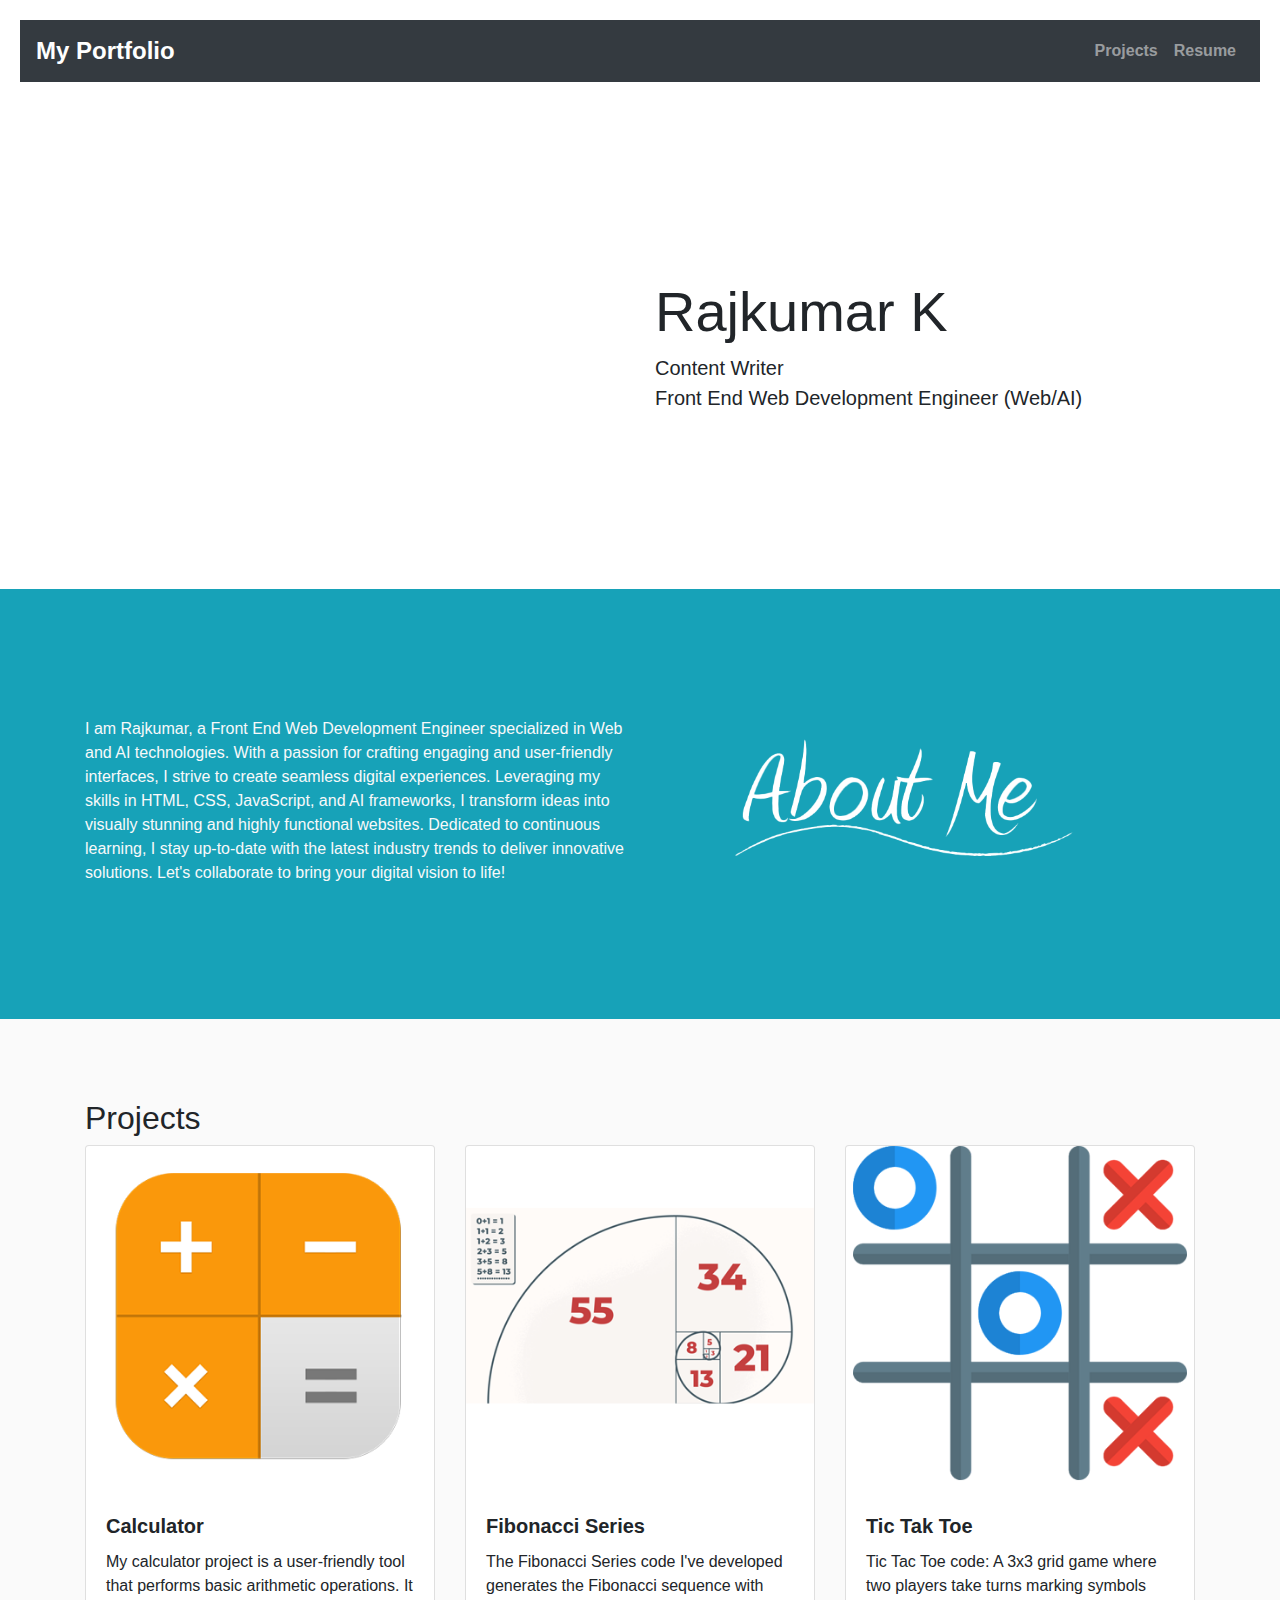
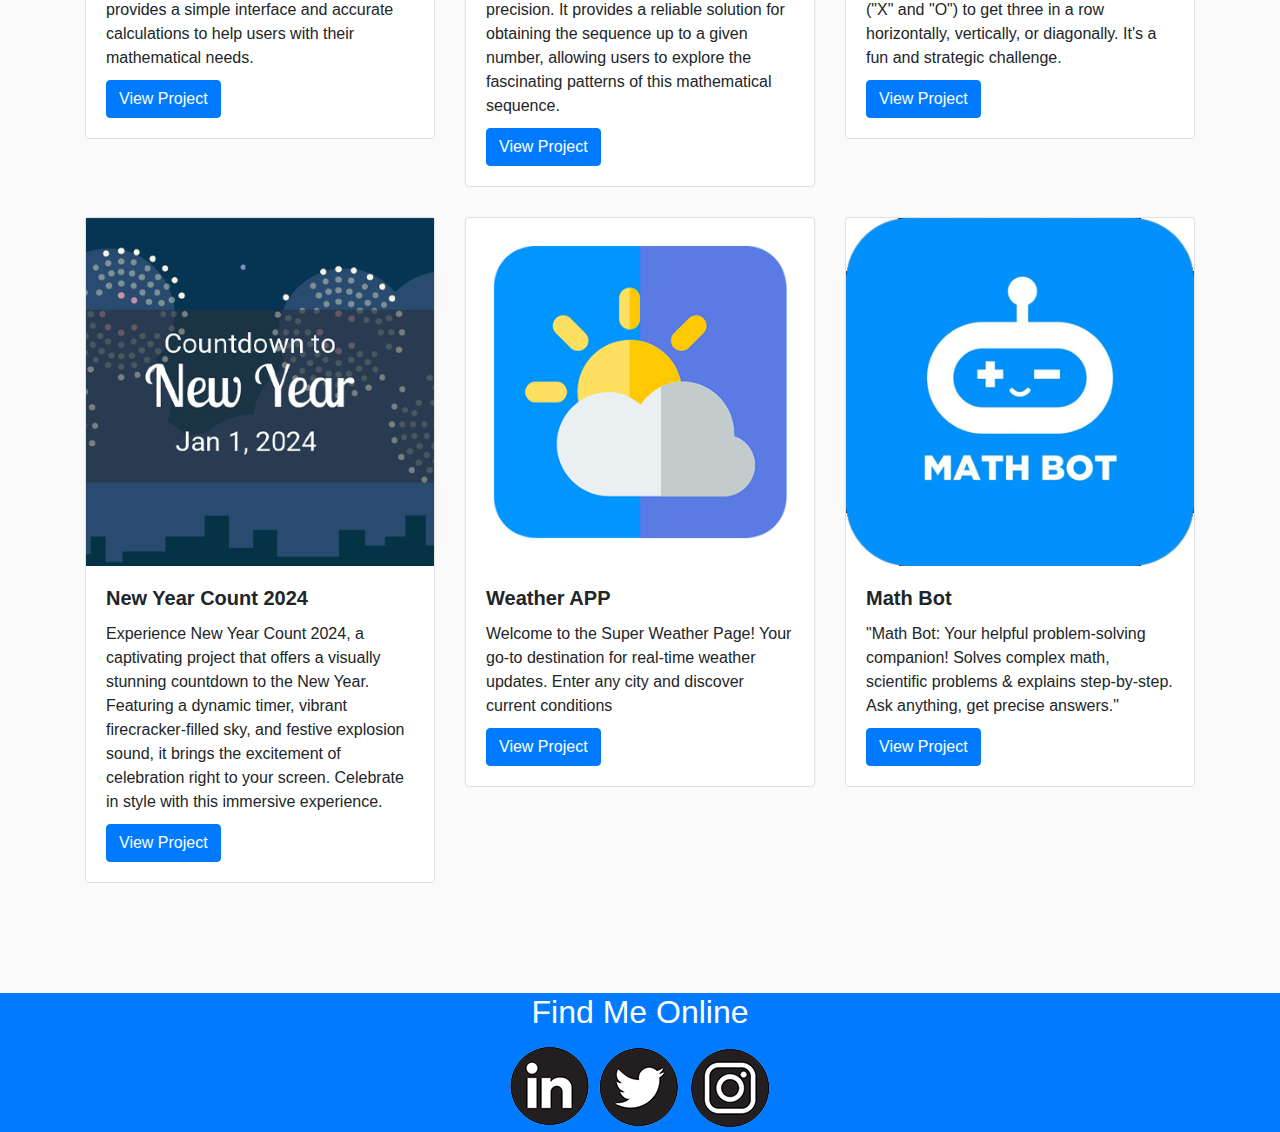
==== index.html @ 5bdf2b78 "create mathbot" ====
<!DOCTYPE html>
<html lang="en">
<head>
  <meta charset="UTF-8">
  <meta name="viewport" content="width=device-width, initial-scale=1.0">
  <title>Rajkumar Portfolio</title>
  <link rel="stylesheet" href="https://stackpath.bootstrapcdn.com/bootstrap/4.5.0/css/bootstrap.min.css">
  <link rel="stylesheet" href="Styles.css"> <!-- Create a separate CSS file for custom styling -->
   <style>
    .navbar-nav .nav-link {
      font-weight: bold;
    }
  </style>
</head>
<body>
  <header>
   <nav class="navbar navbar-expand-lg navbar-dark bg-dark">
    <a class="navbar-brand" href="index.html">My Portfolio</a>
    <button class="navbar-toggler" type="button" data-toggle="collapse" data-target="#navbarNav" aria-controls="navbarNav" aria-expanded="false" aria-label="Toggle navigation">
      <span class="navbar-toggler-icon"></span>
    </button>
    <div class="collapse navbar-collapse" id="navbarNav">
      <ul class="navbar-nav ml-auto">
        <li class="nav-item">
          <a class="nav-link" href="#projects">Projects</a>
        </li>
        <li class="nav-item">
          <a class="nav-link" href="resume.html" >Resume</a>
        </li>
      </ul>
    </div>
  </nav>

  </header>

  <section id="about" class="d-flex align-items-center">
    <div class="container text-center text-md-left" >
      <div class="row">
        <div class="col-md-6">
		<div class="profile">
          <img src="https://media.licdn.com/dms/image/D5603AQGx2suauDVDuw/profile-displayphoto-shrink_800_800/0/1688575009133?e=1694044800&v=beta&t=4VPDQk-44o-vFUko1OzT5sFb5vaBABmYPTg4LI0tR_g" class="img-fluid" alt="Photo">
        </div>
		</div>
		<div class="col-md-6"><br><br><br><br>
          <h1 class="display-4">Rajkumar K </h1>
          <p class="lead"> Content Writer <br> Front End Web Development Engineer (Web/AI)</p>
        </div>
      </div>
    </div>
  </section>
    
	<section id="about" class="bg-info d-flex align-items-center">
    <div class="container text-center text-md-left">
      <div class="row">
		<div class="col-md-6"><br><br>
          <p class="text-light">I am Rajkumar, a Front End Web Development Engineer specialized in Web and AI technologies. With a passion for crafting engaging and user-friendly interfaces, 
		  I strive to create seamless digital experiences. Leveraging my skills in HTML, CSS, JavaScript, and AI frameworks, I transform ideas into visually stunning and highly functional websites.
		  Dedicated to continuous learning, I stay up-to-date with the latest industry trends to deliver innovative solutions. Let's collaborate to bring your digital vision to life!</p>
        </div>
		<div class="col-md-6">
          <img src="About Me.png" class="img-fluid" alt="Photo">
		</div>
      </div>
    </div>
  </section>
		
		</div>
      </div>
    </div>
  </section>

  <section id="projects">
    <div class="container">
      <h2>Projects</h2>
      <div class="row">
        <div class="col-md-4">
          <div class="card">
            <img src="calculator.png" class="card-img-center" alt="Project 1">
            <div class="card-body">
              <h5 class="card-title">Calculator</h5>
              <p class="card-text">My calculator project is a user-friendly tool that performs basic arithmetic operations. It provides a simple interface and accurate calculations to help users with their mathematical needs.</p>
              <a href="/Calculator/Calculator.html" class="btn btn-primary" target="_blank">View Project</a>
            </div>
          </div>
        </div>
        <div class="col-md-4">
          <div class="card">
            <img src="Fibonacci Series.png" class="card-img-center" alt="Project 2">
            <div class="card-body">
              <h5 class="card-title">Fibonacci Series</h5>
              <p class="card-text">The Fibonacci Series code I've developed generates the Fibonacci sequence with precision. It provides a reliable solution for obtaining the sequence up to a given number, allowing users to explore the fascinating patterns of this mathematical sequence.</p>
              <a href="/Fibi/Rajkumar-jstask.html" class="btn btn-primary" target="_blank">View Project</a>
            </div>
          </div>
        </div>
        <div class="col-md-4">
          <div class="card">
            <img src="tic tac toe.png" class="card-img-center" alt="Project 3">
            <div class="card-body">
              <h5 class="card-title">Tic Tak Toe</h5>
              <p class="card-text">Tic Tac Toe code: A 3x3 grid game where two players take turns marking symbols ("X" and "O") to get three in a row horizontally, vertically, or diagonally. It's a fun and strategic challenge.</p>
              <a href="/Tictactoe/tic tac toe.html" class="btn btn-primary" target="_blank">View Project</a>
            </div>
          </div>
        </div>
      </div>
      <div class="row">
        <div class="col-md-4">
          <div class="card">
            <img src="new year.png" class="card-img-center" alt="Project 4">
            <div class="card-body">
              <h5 class="card-title">New Year Count 2024</h5>
              <p class="card-text">Experience New Year Count 2024, a captivating project that offers a visually stunning countdown to the New Year. Featuring a dynamic timer, vibrant firecracker-filled sky, and festive explosion sound, it brings the excitement of celebration right to your screen. Celebrate in style with this immersive experience.</p>
              <a href="/Newyear/newyear.html" class="btn btn-primary" target="_blank">View Project</a>
            </div>
          </div>
        </div>
        <div class="col-md-4">
          <div class="card">
            <img src="weatherpic.png" class="card-img-center" alt="Project 5">
            <div class="card-body">
              <h5 class="card-title">Weather APP</h5>
              <p class="card-text">Welcome to the Super Weather Page! Your go-to destination for real-time weather updates. Enter any city and discover current conditions </p>
              <a href="/weather/weather.html" class="btn btn-primary" target="_blank">View Project</a>
            </div>
          </div>
        </div>
        <div class="col-md-4">
          <div class="card">
            <img src="mathbot.png" class="card-img-center" alt="Project 5">
            <div class="card-body">
              <h5 class="card-title">Math Bot</h5>
              <p class="card-text">"Math Bot: Your helpful problem-solving companion! Solves complex math, scientific problems & explains step-by-step. Ask anything, get precise answers."</p>
              <a href="/Mathbot/index.html" class="btn btn-primary" target="_blank">View Project</a>
            </div>
          </div>
        </div>
    </div>
  </section>
  
      
    


   <section id="social-media" class="bg-primary">
    <div class="container">
	<h2 class="text-white text-center">Find Me Online</h2>
      <div class="social-media-buttons">
        <a href="https://www.linkedin.com/in/rajkumar-k-511899196/" target="_blank"><img src="linkedin logo.png" alt="LinkedIn"></a>
        <a href="https://twitter.com/Tanjiro_Raj" target="_blank"><img src="twitter logo.png" alt="Twitter"></a>
        <a href="https://instagram.com/tamilmixer1?igshid=ZGUzMzM3NWJiOQ==" target="_blank"><img src="insta logo.png" alt="Instagram"></a>
      </div>
    </div>
  </section>

  <script src="https://code.jquery.com/jquery-3.5.1.slim.min.js"></script>
  <script src="https://cdn.jsdelivr.net/npm/@popperjs/core@2.5.4/dist/umd/popper.min.js"></script>
  <script src="https://stackpath.bootstrapcdn.com/bootstrap/4.5.0/js/bootstrap.min.js"></script>
  <script src="script.js"></script> <!-- Add any additional JavaScript functionality in a separate JS file -->
</body>
</html>
---- Styles.css ----
body {
  font-family: Arial, sans-serif;
  margin: 0;
  padding: 0;
}

header {
  padding: 20px;
}

.navbar-brand {
  font-size: 24px;
  font-weight: bold;
}

.profile {
      display: inline-block;
      width: 300px;
      height: 300px;
      border-radius: 50%;
      margin-bottom: 20px;
      position: relative;
      overflow: hidden;
      transition: transform 0.5s;
    }

    .profile img {
      width: 100%;
      height: 100%;
      object-fit: cover;
    }

    .profile:hover {
      transform: scale(1.1);
    }

#hero {
  background-color: #f9f9f9;
  min-height: 100vh;
  padding: 80px 0;
}

#hero h1 {
  font-size: 48px;
}

#about {
  padding: 80px 0;
}

#projects {
  padding: 80px 0;
  background-color: #fafafa;
}

.card {
  margin-bottom: 30px;
}

.card-title {
  font-size: 20px;
  font-weight: bold;
}

.card-text {
  margin-bottom: 10px;
}

.card-img-top {
  height: 200px;
  object-fit: cover;
}

.social-media-buttons {
  margin-top: 10px;
  display: flex;
  justify-content: center;
}

.social-media-buttons a {
  display: inline-flex;
  width: 40px;
  height: 40px;
  margin: 25px; /* Added margin */
  align-items: center;
  justify-content: center;
  background-color: #f8f9fa;
  border-radius: 50%;
  transition: background-color 0.3s ease-in-out;
}
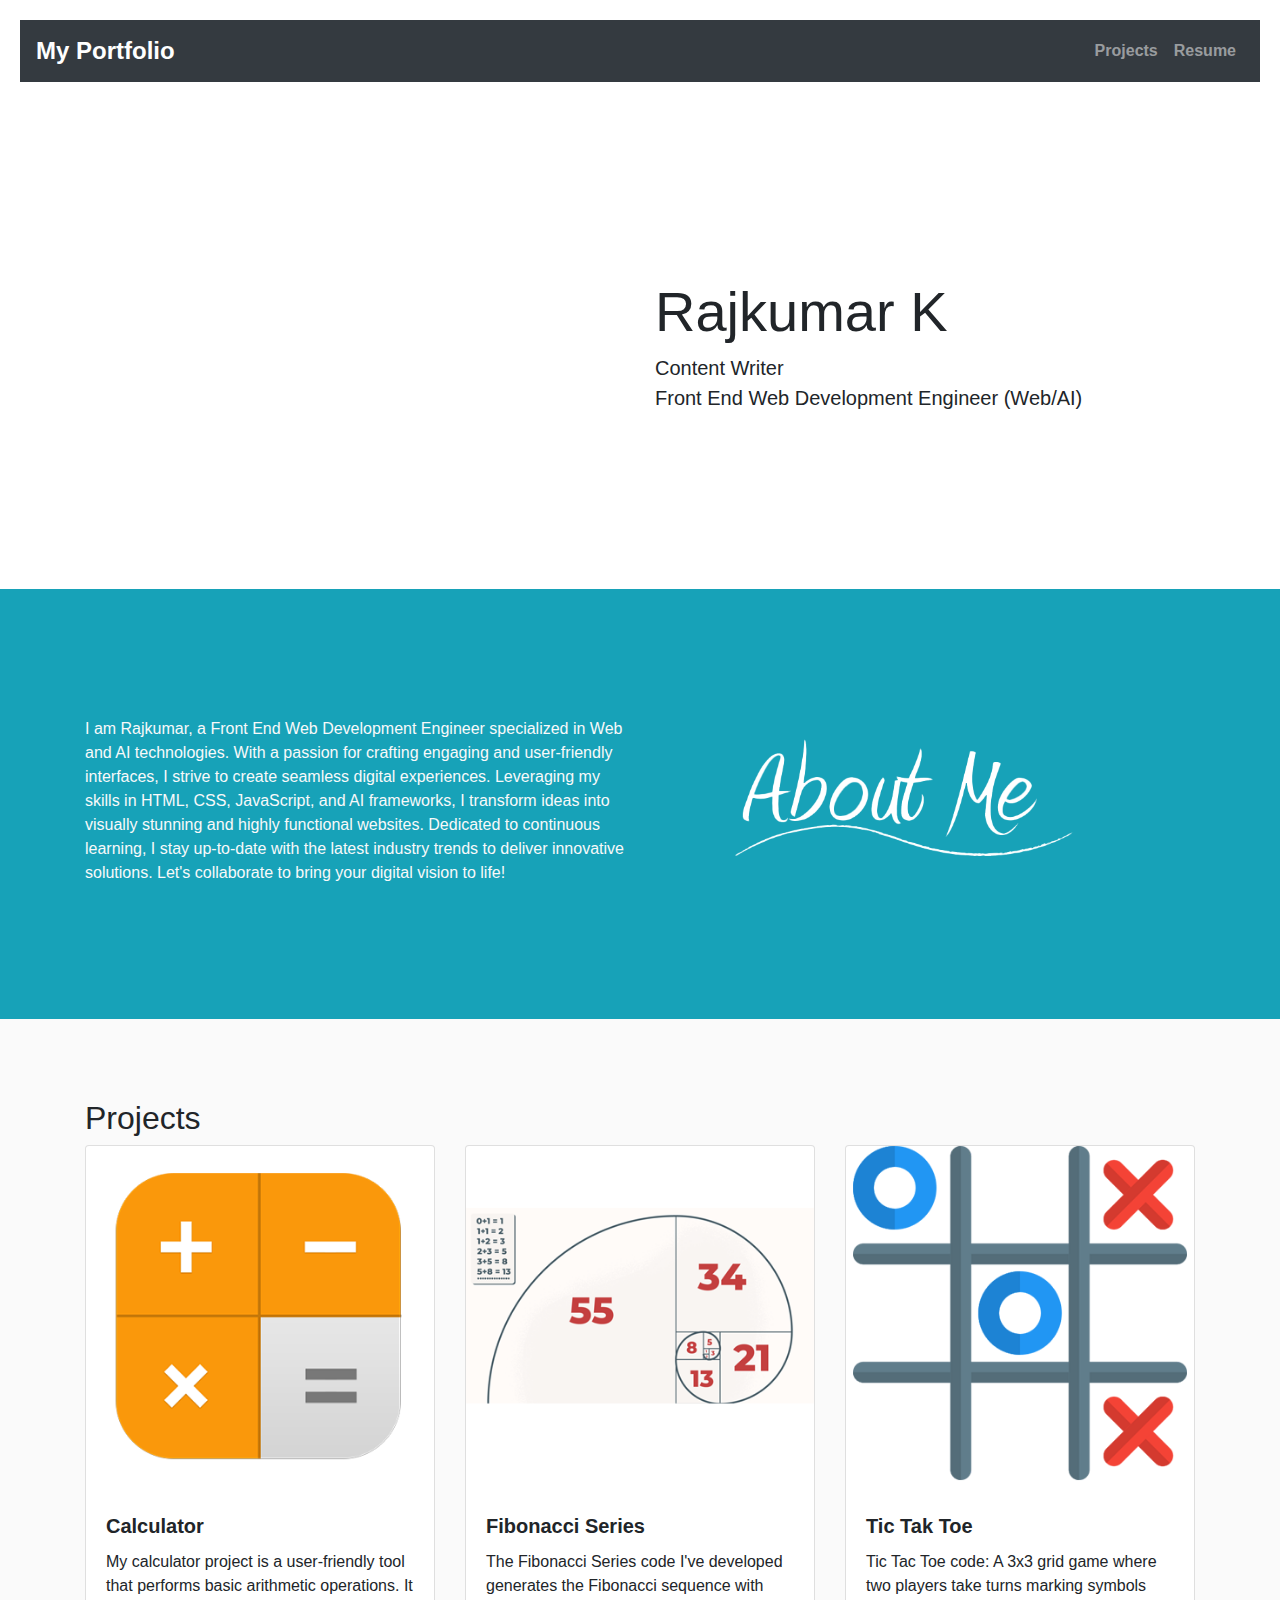
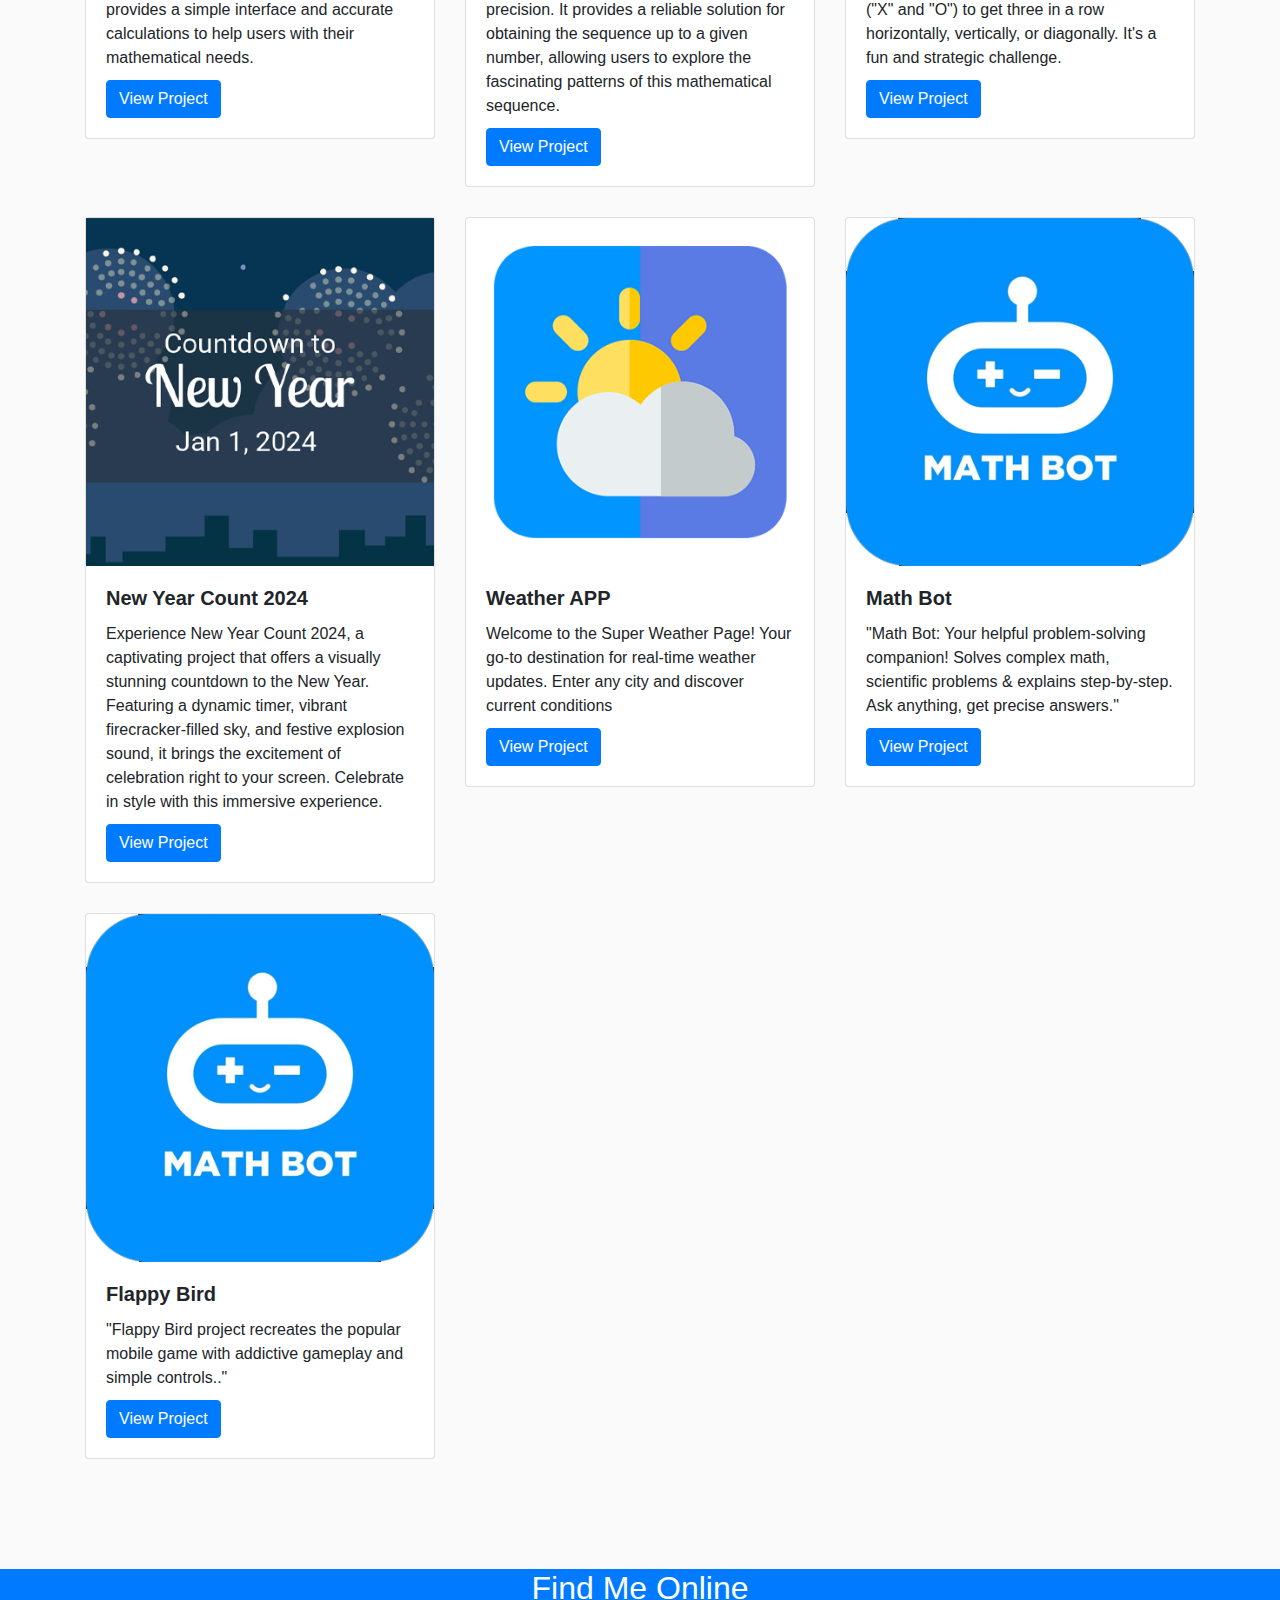
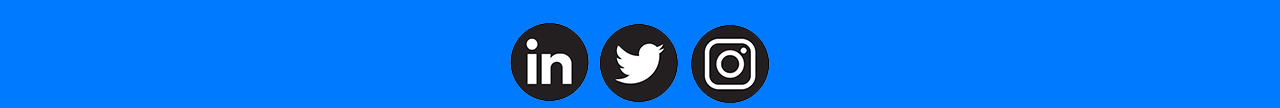
==== commit 1442c56b: "save bird file" ====
--- a/index.html
+++ b/index.html
@@ -131,7 +131,18 @@
             <div class="card-body">
               <h5 class="card-title">Math Bot</h5>
               <p class="card-text">"Math Bot: Your helpful problem-solving companion! Solves complex math, scientific problems & explains step-by-step. Ask anything, get precise answers."</p>
-              <a href="/Mathbot/index.html" class="btn btn-primary" target="_blank">View Project</a>
+              <a href="/mathbot2/index.html"  class="btn btn-primary" target="_blank">View Project</a>
+            </div>
+          </div>
+        </div>
+
+        <div class="col-md-4">
+          <div class="card">
+            <img src="mathbot.png" class="card-img-center" alt="Project 5">
+            <div class="card-body">
+              <h5 class="card-title">Flappy Bird</h5>
+              <p class="card-text">"Flappy Bird project recreates the popular mobile game with addictive gameplay and simple controls.."</p>
+              <a href="/frappy/index.html"  class="btn btn-primary" target="_blank">View Project</a>
             </div>
           </div>
         </div>
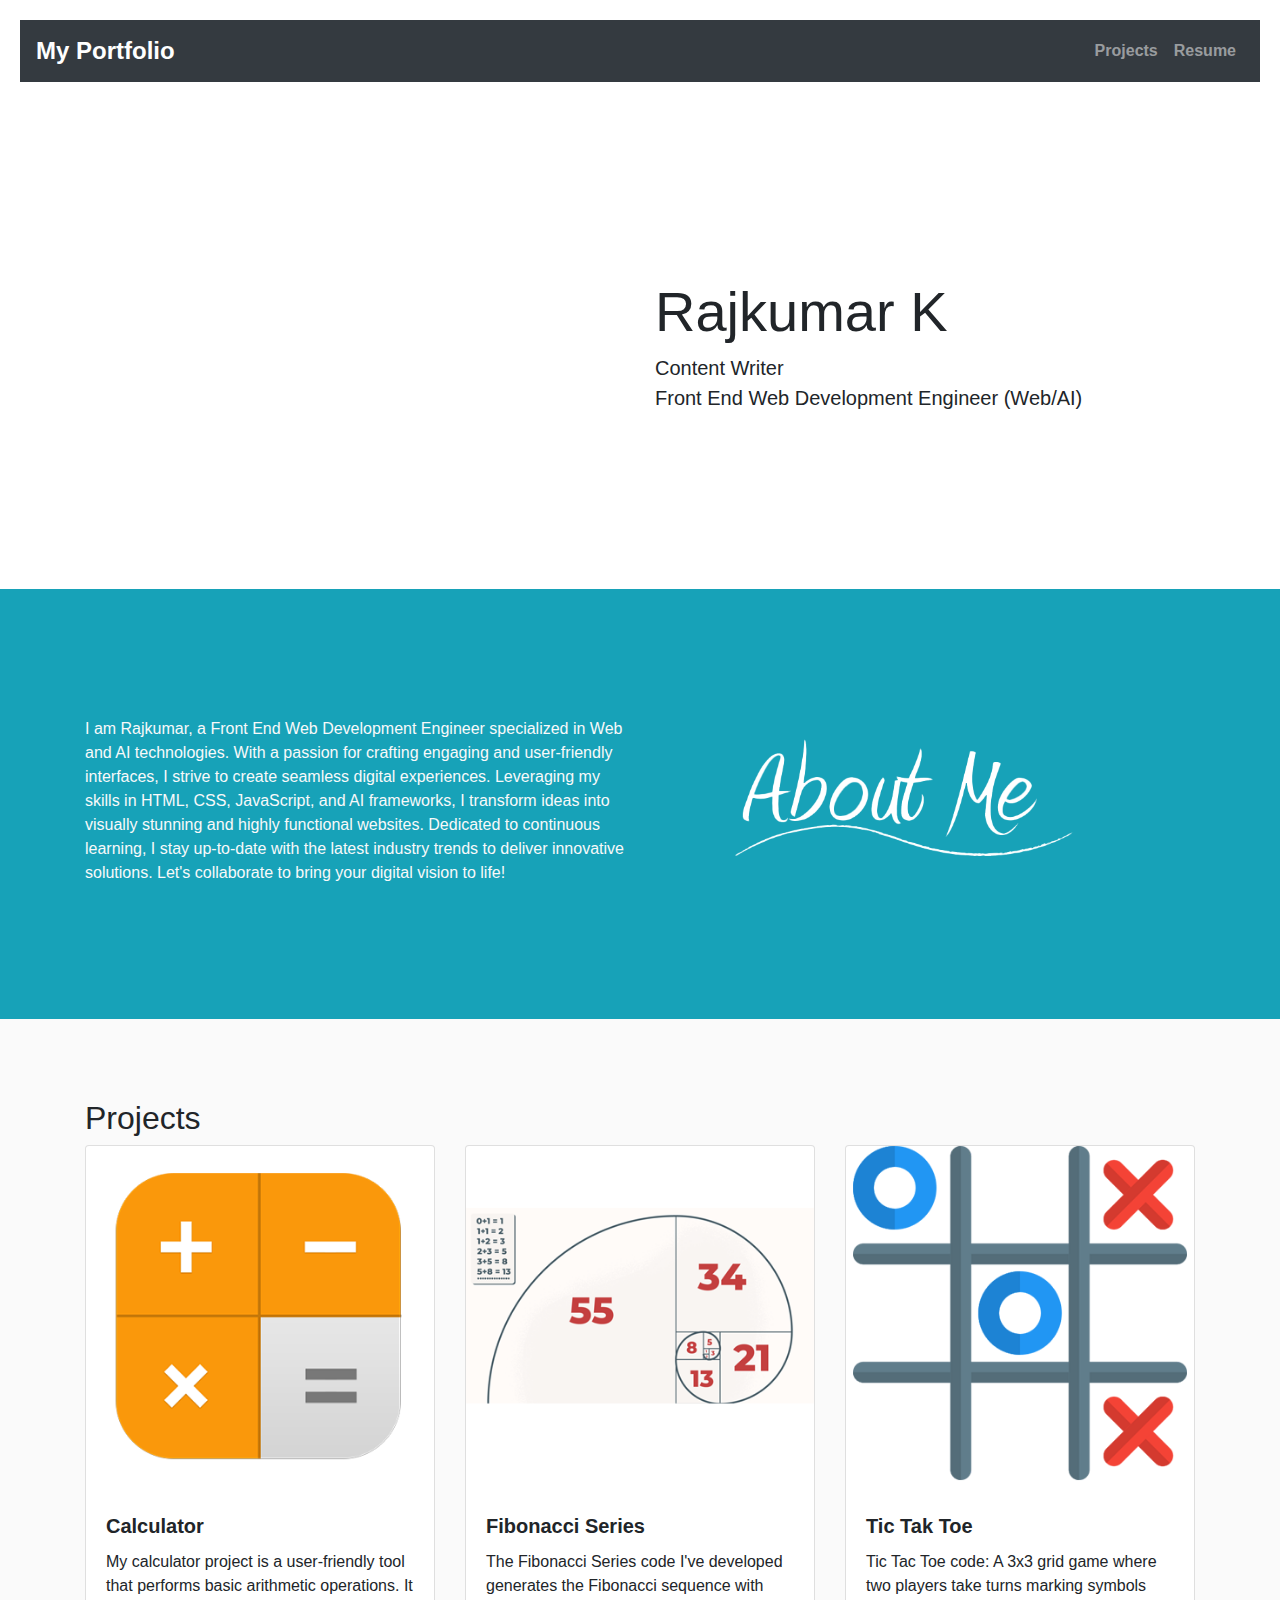
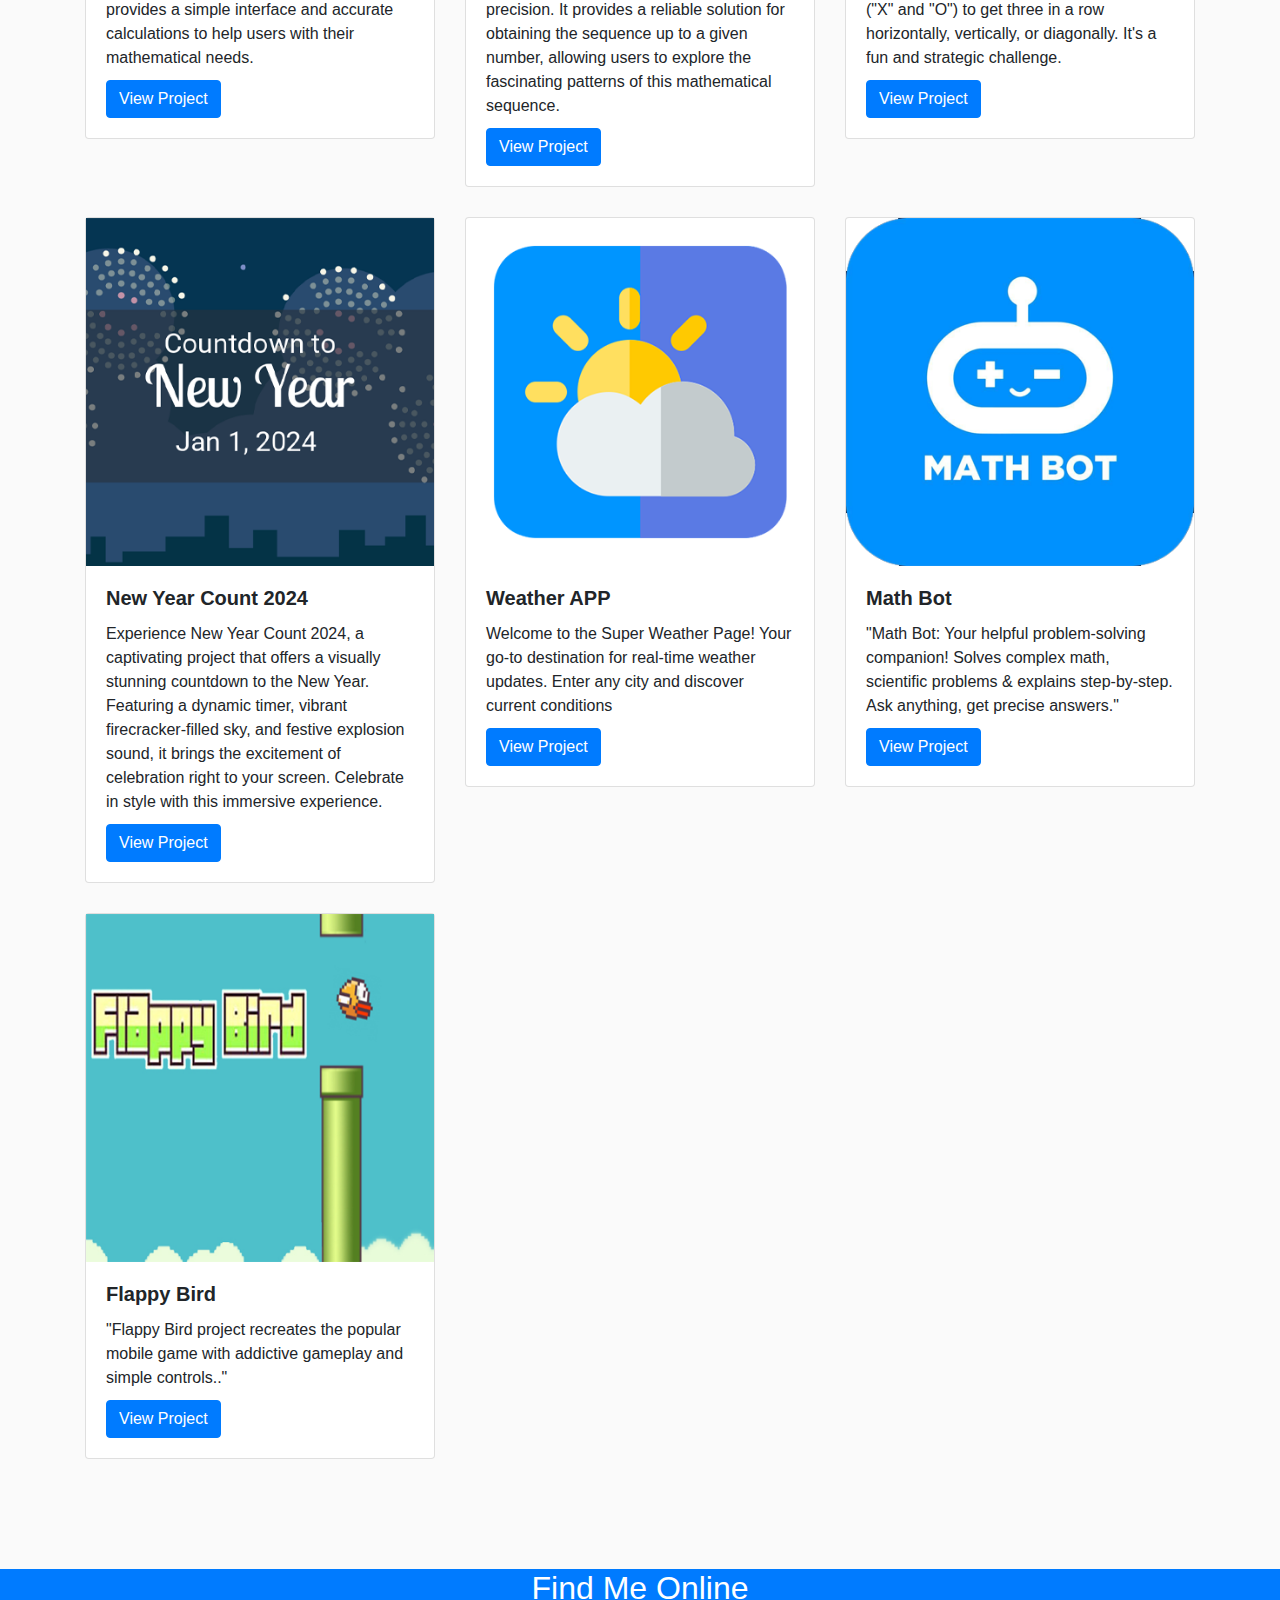
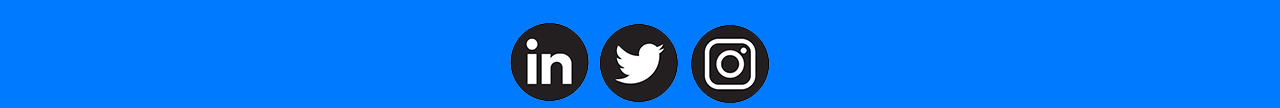
==== commit 22d94743: "foppy bird" ====
--- a/index.html
+++ b/index.html
@@ -138,11 +138,11 @@
 
         <div class="col-md-4">
           <div class="card">
-            <img src="mathbot.png" class="card-img-center" alt="Project 5">
+            <img src="floppy bird.png" class="card-img-center" alt="Project 5">
             <div class="card-body">
               <h5 class="card-title">Flappy Bird</h5>
               <p class="card-text">"Flappy Bird project recreates the popular mobile game with addictive gameplay and simple controls.."</p>
-              <a href="/frappy/index.html"  class="btn btn-primary" target="_blank">View Project</a>
+              <a href="https://flappy1.netlify.app/"  class="btn btn-primary" target="_blank">View Project</a>
             </div>
           </div>
         </div>
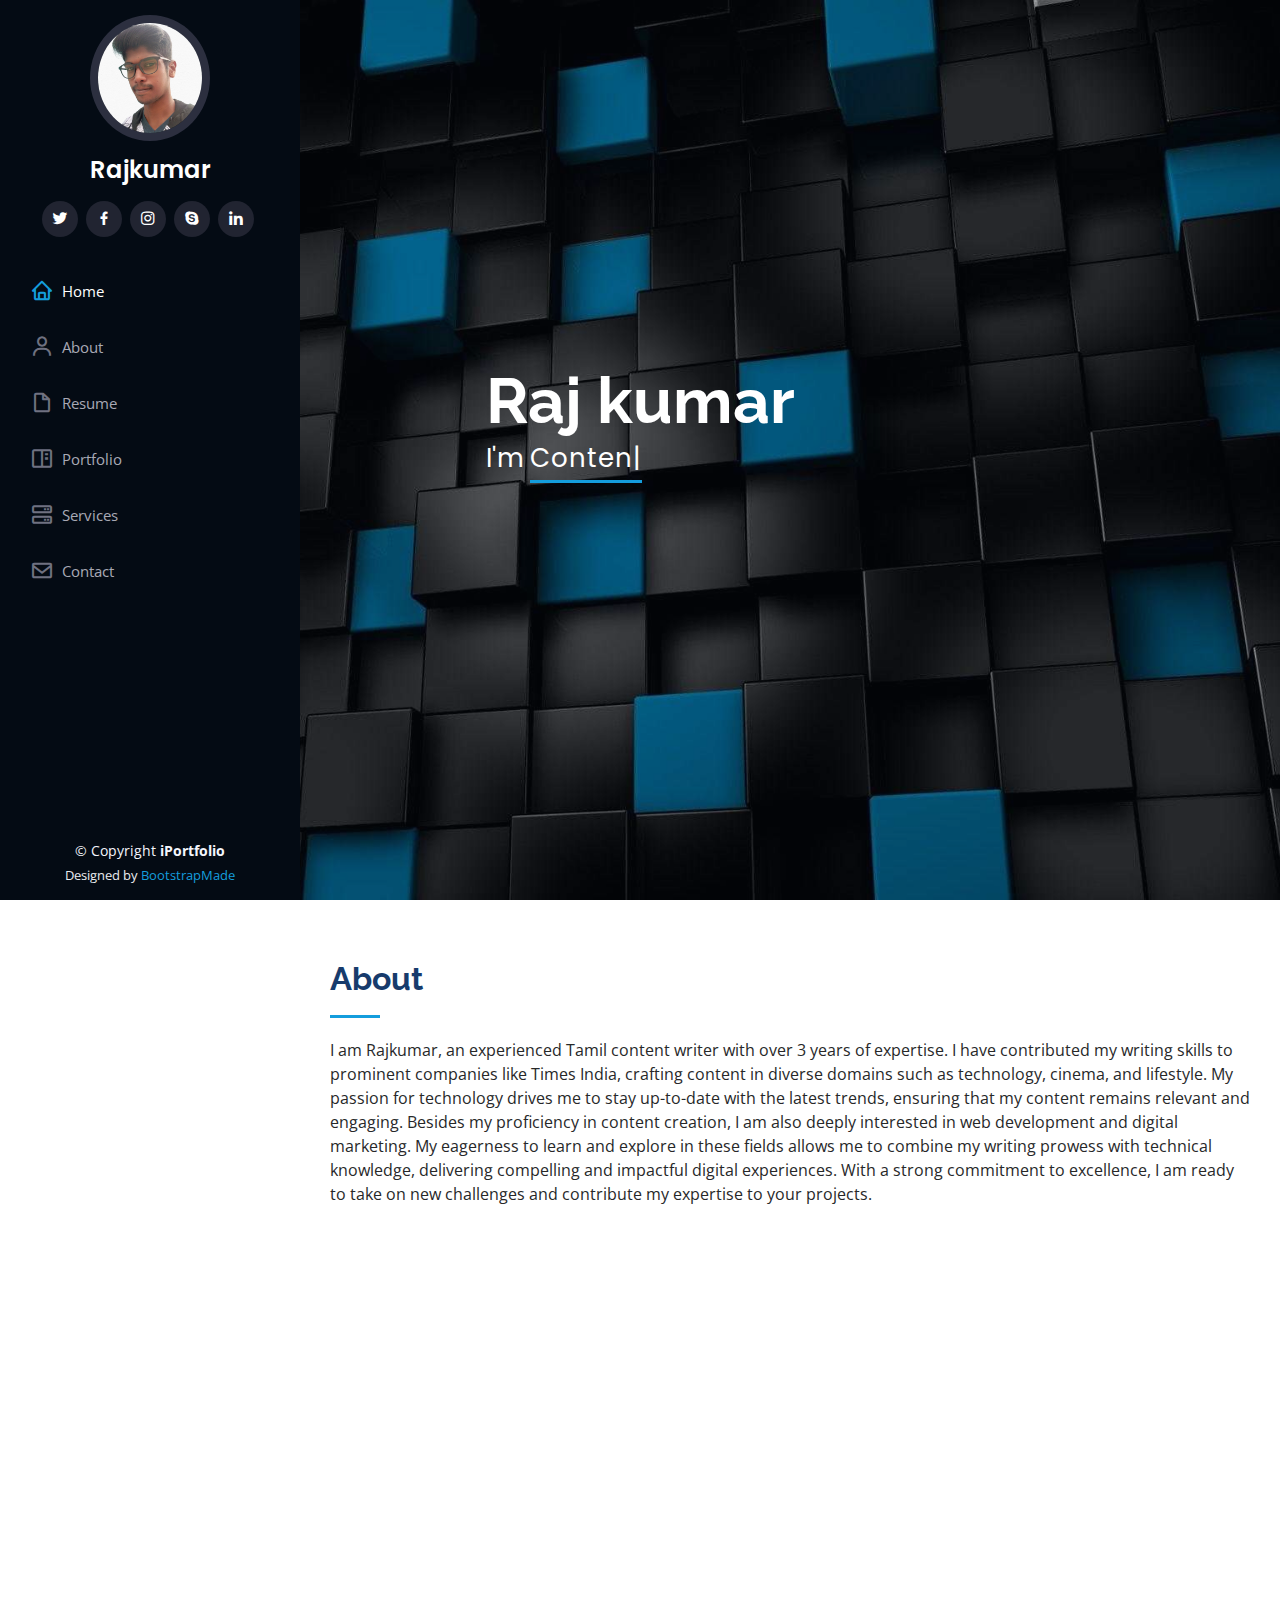
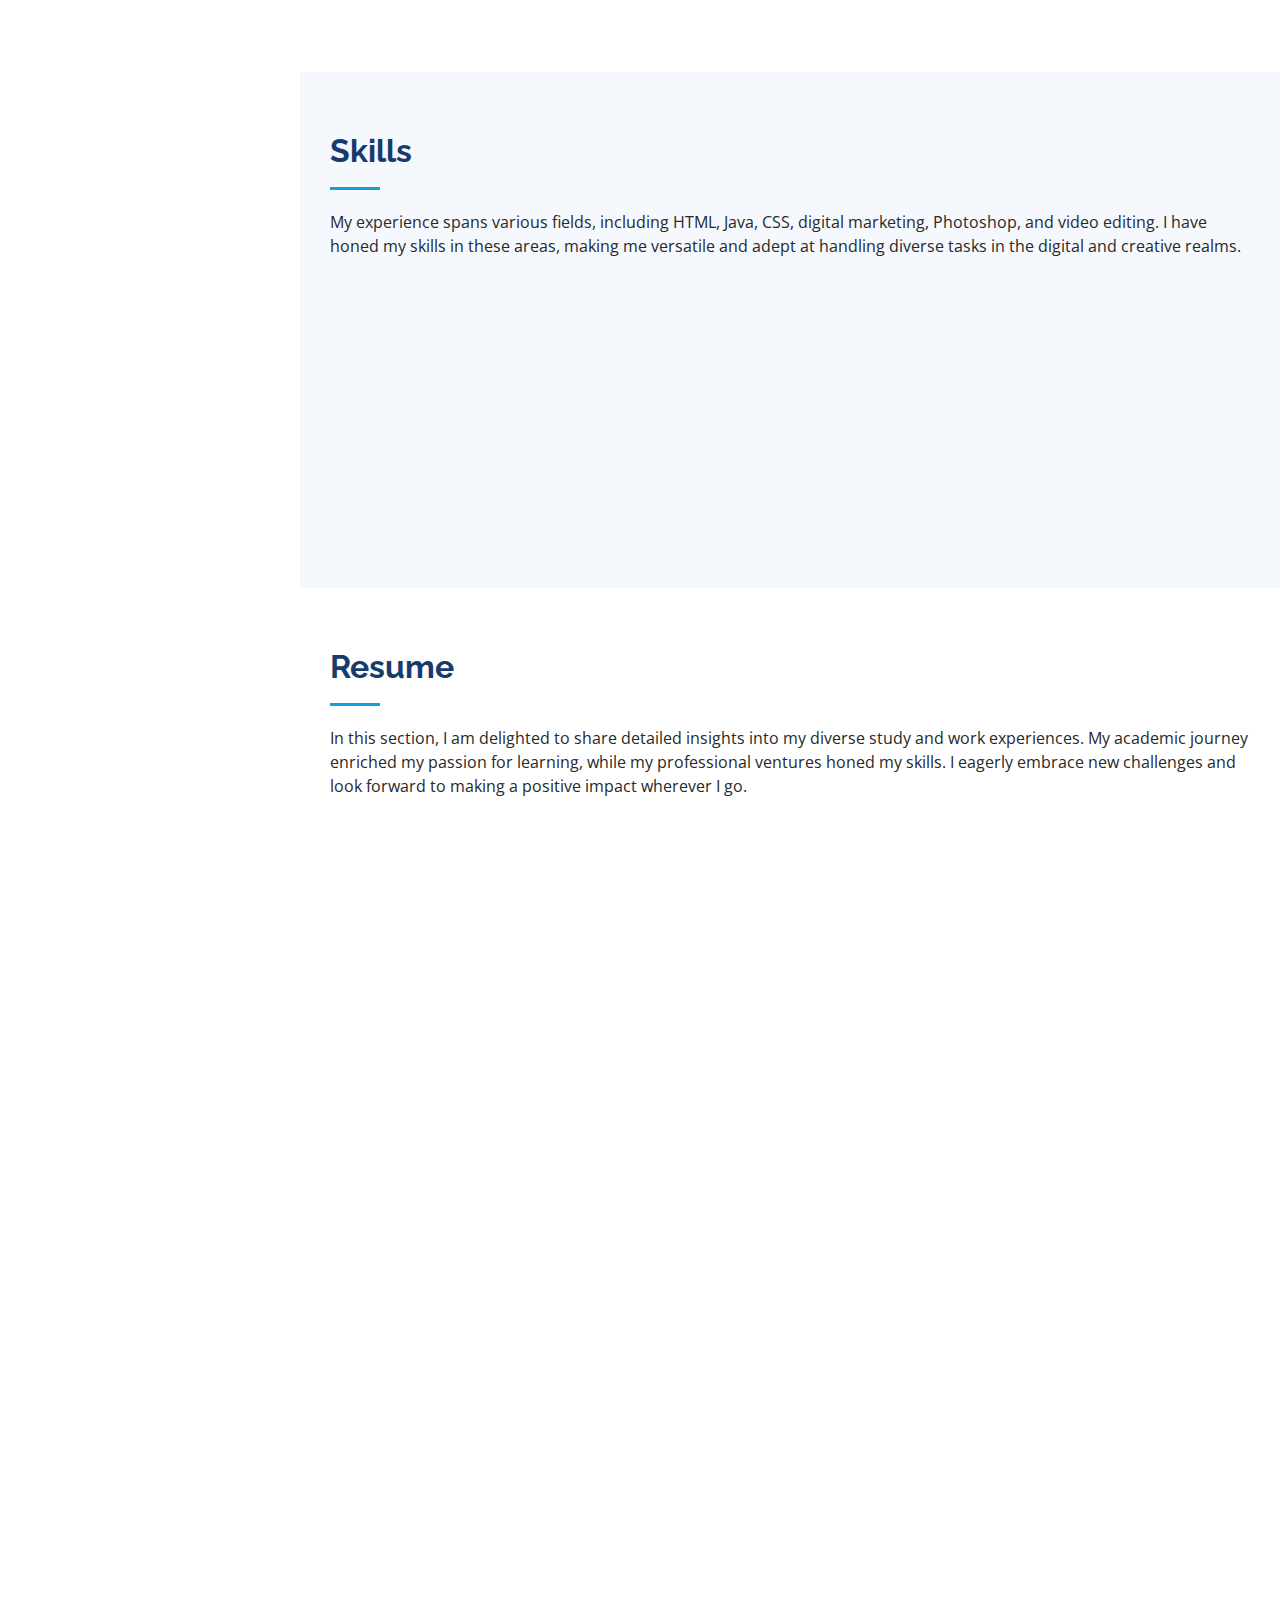
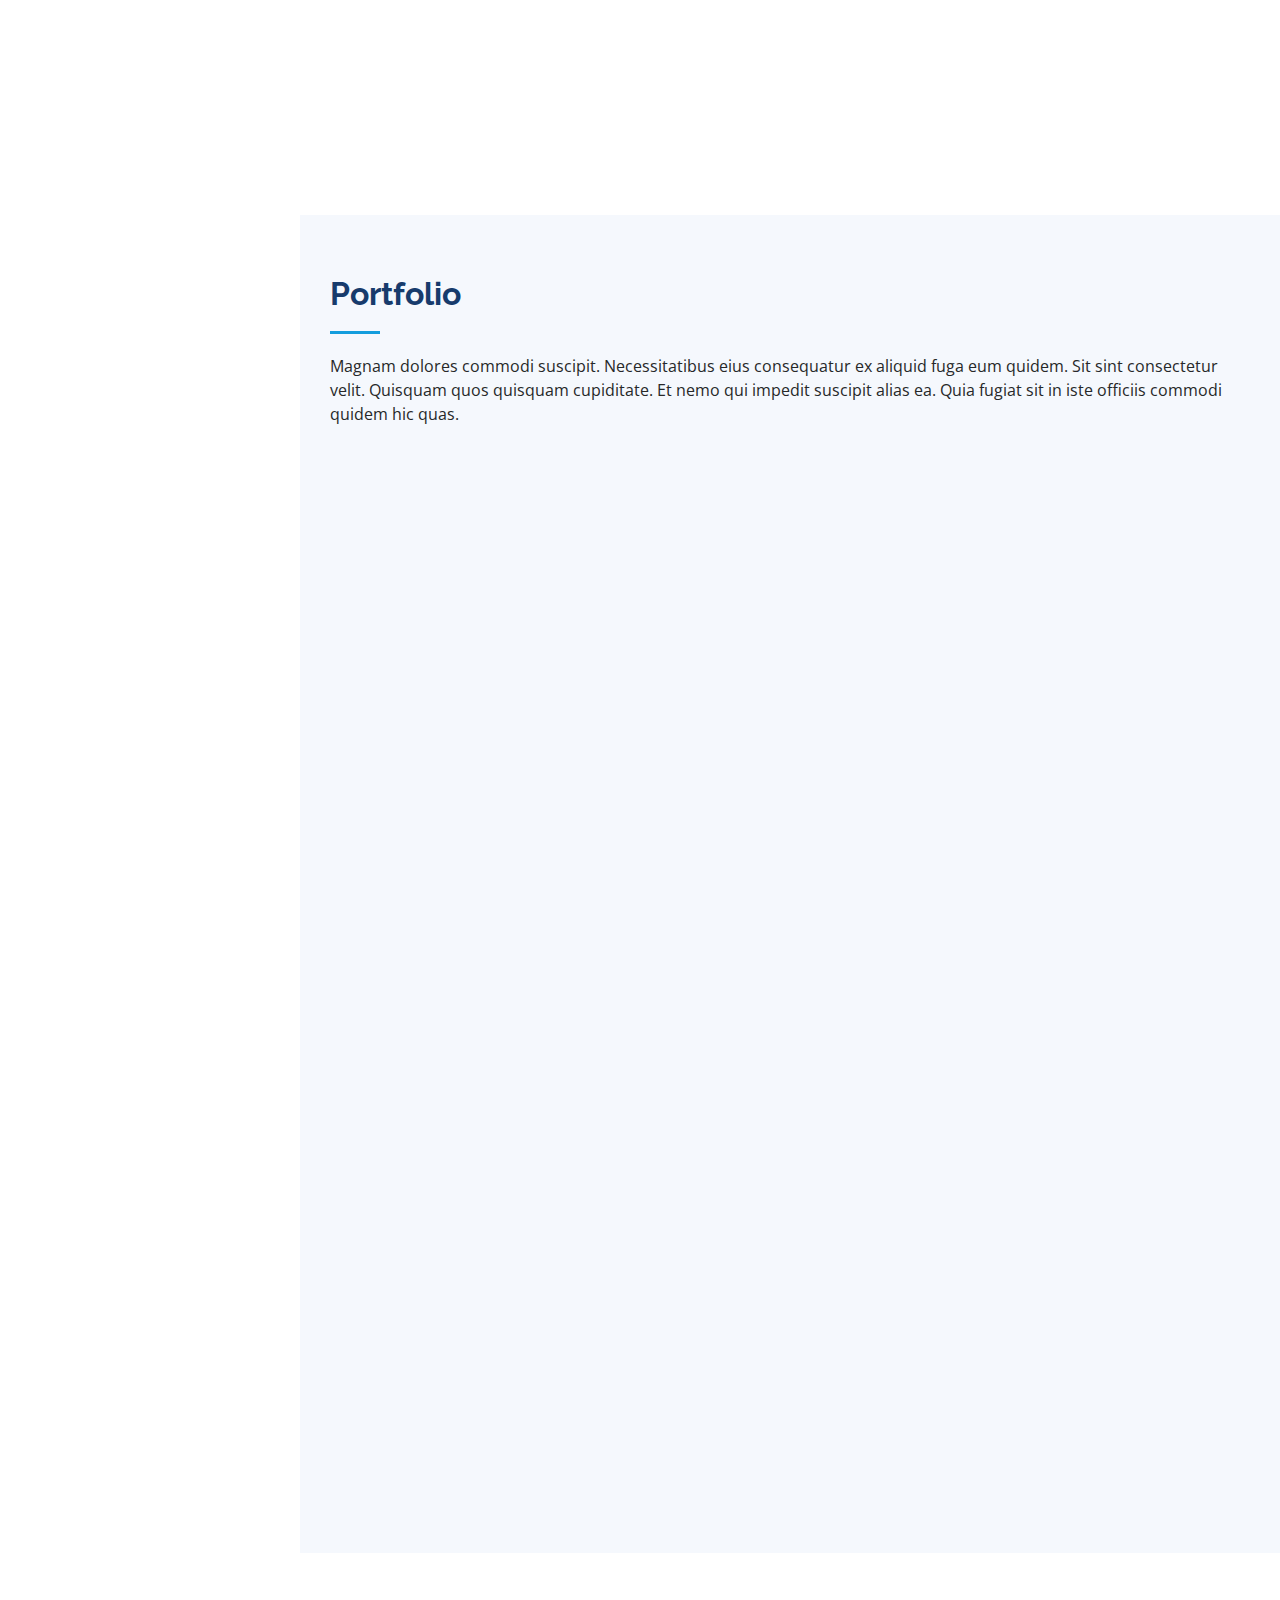
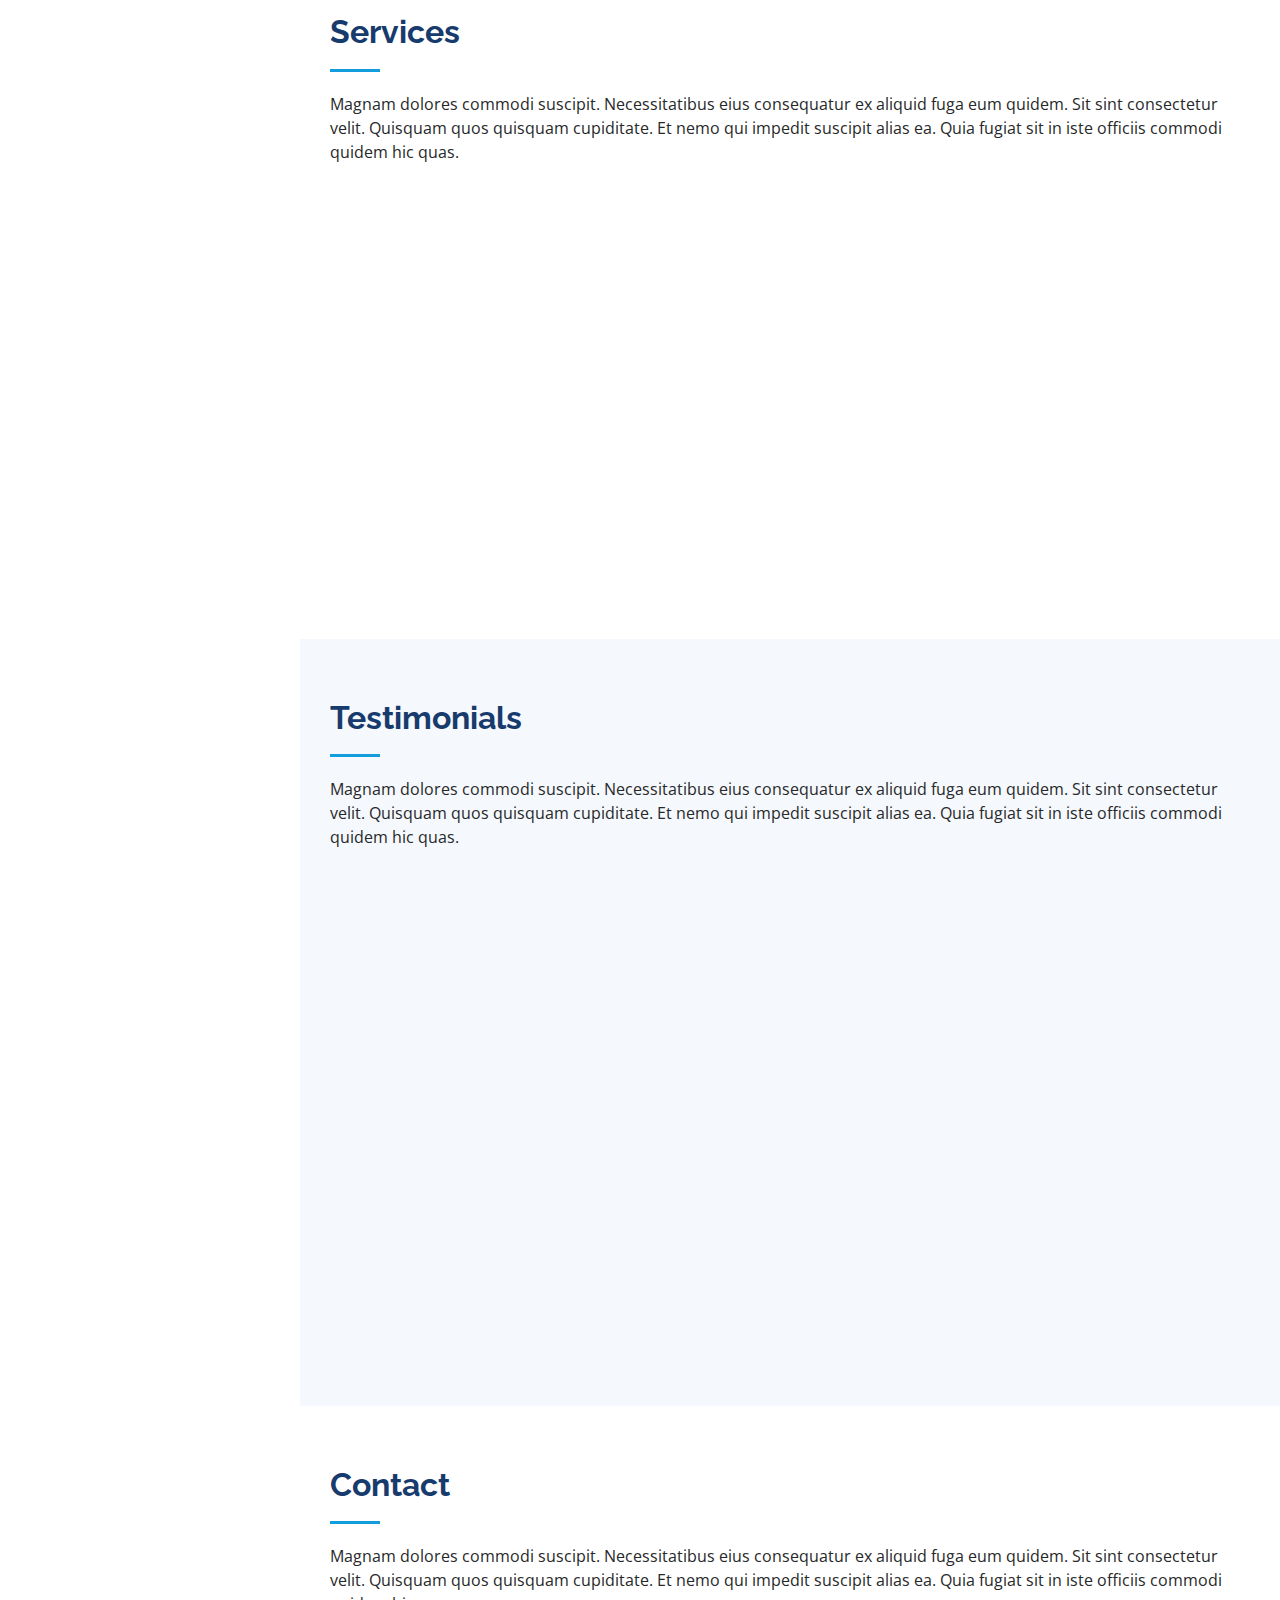
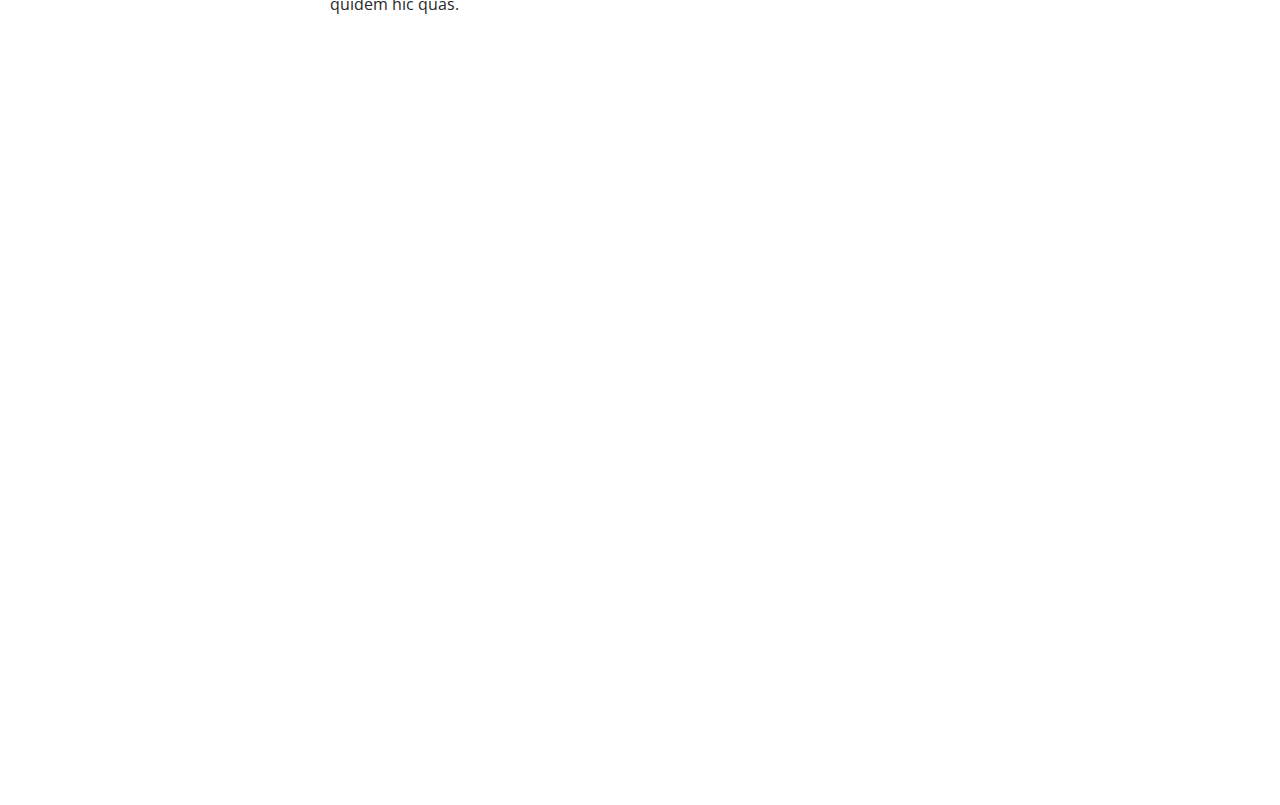
==== commit fb12f931: "add new files" ====
--- a/index.html
+++ b/index.html
@@ -1,172 +1,622 @@
 <!DOCTYPE html>
 <html lang="en">
+
 <head>
-  <meta charset="UTF-8">
-  <meta name="viewport" content="width=device-width, initial-scale=1.0">
+  <meta charset="utf-8">
+  <meta content="width=device-width, initial-scale=1.0" name="viewport">
+
   <title>Rajkumar Portfolio</title>
-  <link rel="stylesheet" href="https://stackpath.bootstrapcdn.com/bootstrap/4.5.0/css/bootstrap.min.css">
-  <link rel="stylesheet" href="Styles.css"> <!-- Create a separate CSS file for custom styling -->
-   <style>
-    .navbar-nav .nav-link {
-      font-weight: bold;
-    }
-  </style>
+  <meta content="" name="description">
+  <meta content="" name="keywords">
+
+  <!-- Favicons -->
+  <link href="assets/img/favicon.png" rel="icon">
+  <link href="assets/img/apple-touch-icon.png" rel="apple-touch-icon">
+
+  <!-- Google Fonts -->
+  <link href="https://fonts.googleapis.com/css?family=Open+Sans:300,300i,400,400i,600,600i,700,700i|Raleway:300,300i,400,400i,500,500i,600,600i,700,700i|Poppins:300,300i,400,400i,500,500i,600,600i,700,700i" rel="stylesheet">
+
+  <!-- Vendor CSS Files -->
+  <link href="assets/vendor/aos/aos.css" rel="stylesheet">
+  <link href="assets/vendor/bootstrap/css/bootstrap.min.css" rel="stylesheet">
+  <link href="assets/vendor/bootstrap-icons/bootstrap-icons.css" rel="stylesheet">
+  <link href="assets/vendor/boxicons/css/boxicons.min.css" rel="stylesheet">
+  <link href="assets/vendor/glightbox/css/glightbox.min.css" rel="stylesheet">
+  <link href="assets/vendor/swiper/swiper-bundle.min.css" rel="stylesheet">
+
+  <!-- Template Main CSS File -->
+  <link href="assets/css/style.css" rel="stylesheet">
+
 </head>
+
 <body>
-  <header>
-   <nav class="navbar navbar-expand-lg navbar-dark bg-dark">
-    <a class="navbar-brand" href="index.html">My Portfolio</a>
-    <button class="navbar-toggler" type="button" data-toggle="collapse" data-target="#navbarNav" aria-controls="navbarNav" aria-expanded="false" aria-label="Toggle navigation">
-      <span class="navbar-toggler-icon"></span>
-    </button>
-    <div class="collapse navbar-collapse" id="navbarNav">
-      <ul class="navbar-nav ml-auto">
-        <li class="nav-item">
-          <a class="nav-link" href="#projects">Projects</a>
-        </li>
-        <li class="nav-item">
-          <a class="nav-link" href="resume.html" >Resume</a>
-        </li>
-      </ul>
+
+  <!-- ======= Mobile nav toggle button ======= -->
+  <i class="bi bi-list mobile-nav-toggle d-xl-none"></i>
+
+  <!-- ======= Header ======= -->
+  <header id="header">
+    <div class="d-flex flex-column">
+
+      <div class="profile">
+        <img src="assets/img/profile-img.jpg" alt="" class="img-fluid rounded-circle">
+        <h1 class="text-light"><a href="index.html">Rajkumar</a></h1>
+        <div class="social-links mt-3 text-center">
+          <a href="#" class="twitter"><i class="bx bxl-twitter"></i></a>
+          <a href="#" class="facebook"><i class="bx bxl-facebook"></i></a>
+          <a href="#" class="instagram"><i class="bx bxl-instagram"></i></a>
+          <a href="#" class="google-plus"><i class="bx bxl-skype"></i></a>
+          <a href="#" class="linkedin"><i class="bx bxl-linkedin"></i></a>
+        </div>
+      </div>
+
+      <nav id="navbar" class="nav-menu navbar">
+        <ul>
+          <li><a href="#hero" class="nav-link scrollto active"><i class="bx bx-home"></i> <span>Home</span></a></li>
+          <li><a href="#about" class="nav-link scrollto"><i class="bx bx-user"></i> <span>About</span></a></li>
+          <li><a href="#resume" class="nav-link scrollto"><i class="bx bx-file-blank"></i> <span>Resume</span></a></li>
+          <li><a href="#portfolio" class="nav-link scrollto"><i class="bx bx-book-content"></i> <span>Portfolio</span></a></li>
+          <li><a href="#services" class="nav-link scrollto"><i class="bx bx-server"></i> <span>Services</span></a></li>
+          <li><a href="#contact" class="nav-link scrollto"><i class="bx bx-envelope"></i> <span>Contact</span></a></li>
+        </ul>
+      </nav><!-- .nav-menu -->
     </div>
-  </nav>
-
-  </header>
-
-  <section id="about" class="d-flex align-items-center">
-    <div class="container text-center text-md-left" >
-      <div class="row">
-        <div class="col-md-6">
-		<div class="profile">
-          <img src="https://media.licdn.com/dms/image/D5603AQGx2suauDVDuw/profile-displayphoto-shrink_800_800/0/1688575009133?e=1694044800&v=beta&t=4VPDQk-44o-vFUko1OzT5sFb5vaBABmYPTg4LI0tR_g" class="img-fluid" alt="Photo">
-        </div>
-		</div>
-		<div class="col-md-6"><br><br><br><br>
-          <h1 class="display-4">Rajkumar K </h1>
-          <p class="lead"> Content Writer <br> Front End Web Development Engineer (Web/AI)</p>
-        </div>
-      </div>
+  </header><!-- End Header -->
+
+  <!-- ======= Hero Section ======= -->
+  <section id="hero" class="d-flex flex-column justify-content-center align-items-center">
+    <div class="hero-container" data-aos="fade-in">
+      <h1>Raj kumar</h1>
+      <p>I'm <span class="typed" data-typed-items="Content Writer, Web Developer, System Engineer, Freelancer, Vlogger"></span></p>
     </div>
-  </section>
+  </section><!-- End Hero -->
+
+  <main id="main">
+
+    <!-- ======= About Section ======= -->
+    <section id="about" class="about">
+      <div class="container">
+
+        <div class="section-title">
+          <h2>About</h2>
+          <p>I am Rajkumar, an experienced Tamil content writer with over 3 years of expertise. I have contributed my writing skills to prominent companies like Times India, crafting content in diverse domains such as technology, cinema, and lifestyle. My passion for technology drives me to stay up-to-date with the latest trends, ensuring that my content remains relevant and engaging. Besides my proficiency in content creation, I am also deeply interested in web development and digital marketing. My eagerness to learn and explore in these fields allows me to combine my writing prowess with technical knowledge, delivering compelling and impactful digital experiences. With a strong commitment to excellence, I am ready to take on new challenges and contribute my expertise to your projects.</p>
+        </div>
+
+        <div class="row">
+          <div class="col-lg-4" data-aos="fade-right">
+            <img src="assets/img/profile-img.jpg" class="img-fluid" alt="">
+          </div>
+          <div class="col-lg-8 pt-4 pt-lg-0 content" data-aos="fade-left">
+            <h3>Tamil Content Writer &amp; Web Developer.</h3>
+            <p class="fst-italic">
+              Personal details
+            </p>
+            <div class="row">
+              <div class="col-lg-6">
+                <ul>
+                  <li><i class="bi bi-chevron-right"></i> <strong>Birthday:</strong> <span>01 Oct 1996</span></li>
+                  <li><i class="bi bi-chevron-right"></i> <strong>Blog:</strong> <span>https://rkrajkumar.home.blog/</span></li>
+                  <li><i class="bi bi-chevron-right"></i> <strong>Phone:</strong> <span>+91 7200266088</span></li>
+                  <li><i class="bi bi-chevron-right"></i> <strong>City:</strong> <span>Thiruvarur, Tamilnadu</span></li>
+                </ul>
+              </div>
+              <div class="col-lg-6">
+                <ul>
+                  <li><i class="bi bi-chevron-right"></i> <strong>Age:</strong> <span>26</span></li>
+                  <li><i class="bi bi-chevron-right"></i> <strong>Degree:</strong> <span>B.sc (information Technology)</span></li>
+                  <li><i class="bi bi-chevron-right"></i> <strong>Email:</strong> <span>vkrajkumar1996@gmail.com</span></li>
+                  <li><i class="bi bi-chevron-right"></i> <strong>Freelance:</strong> <span>Available</span></li>
+                </ul>
+              </div>
+            </div>
+            <p>
+              I have provided all the necessary personal information that the company needs to know about me. I certify that all of this information is true. Feel free to contact me via social media, email, or mobile regarding any work-related matters.
+            </p>
+          </div>
+        </div>
+
+      </div>
+    </section><!-- End About Section -->
+
     
-	<section id="about" class="bg-info d-flex align-items-center">
-    <div class="container text-center text-md-left">
-      <div class="row">
-		<div class="col-md-6"><br><br>
-          <p class="text-light">I am Rajkumar, a Front End Web Development Engineer specialized in Web and AI technologies. With a passion for crafting engaging and user-friendly interfaces, 
-		  I strive to create seamless digital experiences. Leveraging my skills in HTML, CSS, JavaScript, and AI frameworks, I transform ideas into visually stunning and highly functional websites.
-		  Dedicated to continuous learning, I stay up-to-date with the latest industry trends to deliver innovative solutions. Let's collaborate to bring your digital vision to life!</p>
-        </div>
-		<div class="col-md-6">
-          <img src="About Me.png" class="img-fluid" alt="Photo">
-		</div>
+    
+
+    <!-- ======= Skills Section ======= -->
+    <section id="skills" class="skills section-bg">
+      <div class="container">
+
+        <div class="section-title">
+          <h2>Skills</h2>
+          <p>My experience spans various fields, including HTML, Java, CSS, digital marketing, Photoshop, and video editing. I have honed my skills in these areas, making me versatile and adept at handling diverse tasks in the digital and creative realms.</p>
+        </div>
+
+        <div class="row skills-content">
+
+          <div class="col-lg-6" data-aos="fade-up">
+
+            <div class="progress">
+              <span class="skill">HTML <i class="val">80%</i></span>
+              <div class="progress-bar-wrap">
+                <div class="progress-bar" role="progressbar" aria-valuenow="80" aria-valuemin="0" aria-valuemax="100"></div>
+              </div>
+            </div>
+
+            <div class="progress">
+              <span class="skill">CSS <i class="val">60%</i></span>
+              <div class="progress-bar-wrap">
+                <div class="progress-bar" role="progressbar" aria-valuenow="60" aria-valuemin="0" aria-valuemax="100"></div>
+              </div>
+            </div>
+
+            <div class="progress">
+              <span class="skill">WordPress/CMS <i class="val">75%</i></span>
+              <div class="progress-bar-wrap">
+                <div class="progress-bar" role="progressbar" aria-valuenow="75" aria-valuemin="0" aria-valuemax="100"></div>
+              </div>
+            </div>
+
+            <div class="progress">
+              <span class="skill">Digital Marketing <i class="val">60%</i></span>
+              <div class="progress-bar-wrap">
+                <div class="progress-bar" role="progressbar" aria-valuenow="60" aria-valuemin="0" aria-valuemax="100"></div>
+              </div>
+            </div>
+          </div>
+
+          <div class="col-lg-6" data-aos="fade-up" data-aos-delay="100">
+
+            <div class="progress">
+              <span class="skill">Computer Hardware <i class="val">80%</i></span>
+              <div class="progress-bar-wrap">
+                <div class="progress-bar" role="progressbar" aria-valuenow="80" aria-valuemin="0" aria-valuemax="100"></div>
+              </div>
+            </div>
+
+            <div class="progress">
+              <span class="skill">Content Writing <i class="val">80%</i></span>
+              <div class="progress-bar-wrap">
+                <div class="progress-bar" role="progressbar" aria-valuenow="80" aria-valuemin="0" aria-valuemax="100"></div>
+              </div>
+            </div>
+
+            <div class="progress">
+              <span class="skill">Photoshop <i class="val">55%</i></span>
+              <div class="progress-bar-wrap">
+                <div class="progress-bar" role="progressbar" aria-valuenow="55" aria-valuemin="0" aria-valuemax="100"></div>
+              </div>
+            </div>
+
+            <div class="progress">
+              <span class="skill">Video Editing <i class="val">80%</i></span>
+              <div class="progress-bar-wrap">
+                <div class="progress-bar" role="progressbar" aria-valuenow="80" aria-valuemin="0" aria-valuemax="100"></div>
+              </div>
+            </div>
+
+          </div>
+
+        </div>
+
+      </div>
+    </section><!-- End Skills Section -->
+
+    <!-- ======= Resume Section ======= -->
+    <section id="resume" class="resume">
+      <div class="container">
+
+        <div class="section-title">
+          <h2>Resume</h2>
+          <p>In this section, I am delighted to share detailed insights into my diverse study and work experiences. My academic journey enriched my passion for learning, while my professional ventures honed my skills. I eagerly embrace new challenges and look forward to making a positive impact wherever I go.</p>
+        </div>
+
+        <div class="row">
+          <div class="col-lg-6" data-aos="fade-up">
+            <h3 class="resume-title">Summary</h3>
+            <div class="resume-item pb-0">
+              <h4>Rajkumar</h4>
+              <p><em>I have been actively involved in the content writing industry for three years, and I have gained valuable experience in digital marketing over the past six months. In addition to these roles, I am dedicated to staying abreast of the latest developments in technical matters, ensuring I remain up-to-date with the ever-evolving landscape of the industry.</em></p>
+              <ul>
+                <li>8/Madha Kovil St, Mannargudi, Tamilnadu, India</li>
+                <li>+91 7200266088</li>
+                <li>vkrajkumar1996@gmail.com</li>
+              </ul>
+            </div>
+
+            <h3 class="resume-title">Education</h3>
+            <div class="resume-item">
+              <h4>Bachelor of Science (information Technology)</h4>
+              <h5>2014 - 2017</h5>
+              <p><em>Annai vailankanni Arts and Science College, Thanjavur (Bharathidasan University)</em></p>
+              <p>In 2017, I completed my first degree, which covered essential topics like Java, C++, and HTML. These subjects were part of the comprehensive syllabus that equipped me with valuable programming skills and web development knowledge.</p>
+            </div>
+            <div class="resume-item">
+              <h4>Computer Hardware & Networking</h4>
+              <h5>2016 (6 Months)</h5>
+              <p><em>Bharathidasan University</em></p>
+              <p>In 2016, I completed Computer Hardware and Networking, Which covered Computer all Hardware Software and Networking</p>
+            </div>
+          </div>
+          <div class="col-lg-6" data-aos="fade-up" data-aos-delay="100">
+            <h3 class="resume-title">Professional Experience</h3>
+            <div class="resume-item">
+              <h4>Vishnu Photography</h4>
+              <h5>Position: Video Editor</h5>
+              <h5> Duration: 2018 - (6 Months)</h5>
+              <p><em>Chennai - Tamilnadu </em></p>
+            </div>
+            <div class="resume-item">
+              <h4>Gen Edge Digital Marketing</h4>
+              <h5>Position: Digital Marketing Executive</h5>
+              <h5> Duration: 2018 - 2019</h5>
+              <p><em>Chennai - Tamilnadu </em></p>
+            </div>
+             <div class="resume-item">
+              <h4>Samayam.com (Times India)</h4>
+              <h5>Position: Content Writer</h5>
+              <h5> Duration: 2019 - 2022</h5>
+              <p><em>Chennai - Tamilnadu </em></p>
+            </div>
+            <div class="resume-item">
+              <h4>Cinereporters.com</h4>
+              <h5>Position: Content Writer</h5>
+              <h5> Duration: 2023</h5>
+              <p><em>Chennai - Tamilnadu </em></p>
+            </div>
+          </div>
+        </div>
+
+      </div>
+    </section><!-- End Resume Section -->
+
+    <!-- ======= Portfolio Section ======= -->
+    <section id="portfolio" class="portfolio section-bg">
+      <div class="container">
+
+        <div class="section-title">
+          <h2>Portfolio</h2>
+          <p>Magnam dolores commodi suscipit. Necessitatibus eius consequatur ex aliquid fuga eum quidem. Sit sint consectetur velit. Quisquam quos quisquam cupiditate. Et nemo qui impedit suscipit alias ea. Quia fugiat sit in iste officiis commodi quidem hic quas.</p>
+        </div>
+
+        <div class="row" data-aos="fade-up">
+          <div class="col-lg-12 d-flex justify-content-center">
+            <ul id="portfolio-flters">
+              <li data-filter="*" class="filter-active">All</li>
+              <li data-filter=".filter-web">Web</li>
+              <li data-filter=".filter-card">Content</li>
+            </ul>
+          </div>
+        </div>
+
+        <div class="row portfolio-container" data-aos="fade-up" data-aos-delay="100">
+
+          <div class="col-lg-4 col-md-6 portfolio-item filter-web">
+            <div class="portfolio-wrap">
+              <img src="/Calculator/calculator.png" class="img-fluid" alt="">
+              <div class="portfolio-links">
+                <a href="/Calculator/calculator.png" data-gallery="portfolioGallery" class="portfolio-lightbox" title="Calculator"><i class="bx bx-plus"></i></a>
+                <a href="/Calculator/Calculator.html" title="More Details"><i class="bx bx-link"></i></a>
+              </div>
+            </div>
+          </div>
+
+          <div class="col-lg-4 col-md-6 portfolio-item filter-web">
+            <div class="portfolio-wrap">
+              <img src="/Fibi/Fibonacci Series.png" class="img-fluid" alt="">
+              <div class="portfolio-links">
+                <a href="/Fibi/Fibonacci Series.png" data-gallery="portfolioGallery" class="portfolio-lightbox" title="Fibonacci"><i class="bx bx-plus"></i></a>
+                <a href="/Fibi/Rajkumar-jstask.html" title="More Details"><i class="bx bx-link"></i></a>
+              </div>
+            </div>
+          </div>
+
+          <div class="col-lg-4 col-md-6 portfolio-item filter-web">
+            <div class="portfolio-wrap">
+              <img src="/floppy bird.png" class="img-fluid" alt="">
+              <div class="portfolio-links">
+                <a href="/floppy bird.png" data-gallery="portfolioGallery" class="portfolio-lightbox" title="Floppy Bird"><i class="bx bx-plus"></i></a>
+                <a href="https://flappy1.netlify.app" title="More Details"><i class="bx bx-link"></i></a>
+              </div>
+            </div>
+          </div>
+
+          <div class="col-lg-4 col-md-6 portfolio-item filter-web">
+            <div class="portfolio-wrap">
+              <img src="/mathbot2/mathbot.png" class="img-fluid" alt="">
+              <div class="portfolio-links">
+                <a href="/mathbot2/mathbot.png" data-gallery="portfolioGallery" class="portfolio-lightbox" title="Mathbot"><i class="bx bx-plus"></i></a>
+                <a href="/mathbot2/index.html" title="More Details"><i class="bx bx-link"></i></a>
+              </div>
+            </div>
+          </div>
+
+          <div class="col-lg-4 col-md-6 portfolio-item filter-web">
+            <div class="portfolio-wrap">
+              <img src="/Tictactoe/tic tac toe.png" class="img-fluid" alt="">
+              <div class="portfolio-links">
+                <a href="/Tictactoe/tic tac toe.png" data-gallery="portfolioGallery" class="portfolio-lightbox" title="Tic Tac Toe"><i class="bx bx-plus"></i></a>
+                <a href="/Tictactoe/tic tac toe.html" title="More Details"><i class="bx bx-link"></i></a>
+              </div>
+            </div>
+          </div>
+
+          <div class="col-lg-4 col-md-6 portfolio-item filter-web">
+            <div class="portfolio-wrap">
+              <img src="/Newyear/new year.png" class="img-fluid" alt="">
+              <div class="portfolio-links">
+                <a href="/Newyear/new year.png" data-gallery="portfolioGallery" class="portfolio-lightbox" title="App 3"><i class="bx bx-plus"></i></a>
+                <a href="/Newyear/newyear.html" title="More Details"><i class="bx bx-link"></i></a>
+              </div>
+            </div>
+          </div>
+
+          <div class="col-lg-4 col-md-6 portfolio-item filter-card">
+            <div class="portfolio-wrap">
+              <img src="/weather/weatherpic.png" class="img-fluid" alt="">
+              <div class="portfolio-links">
+                <a href="/weather/weatherpic.png" data-gallery="portfolioGallery" class="portfolio-lightbox" title="Card 1"><i class="bx bx-plus"></i></a>
+                <a href="/weather/weather.html" title="More Details"><i class="bx bx-link"></i></a>
+              </div>
+            </div>
+          </div>
+
+          <div class="col-lg-4 col-md-6 portfolio-item filter-card">
+            <div class="portfolio-wrap">
+              <img src="/samayam content.jpg" class="img-fluid" alt="">
+              <div class="portfolio-links">
+                <a href="/samayam content.jpg" data-gallery="portfolioGallery" class="portfolio-lightbox" title="Card 3"><i class="bx bx-plus"></i></a>
+                <a href="/content writing 2021.xlsx" title="More Details"><i class="bx bx-link"></i></a>
+              </div>
+            </div>
+          </div>
+
+          <div class="col-lg-4 col-md-6 portfolio-item filter-card">
+            <div class="portfolio-wrap">
+              <img src="/cinereporters.jpg" class="img-fluid" alt="">
+              <div class="portfolio-links">
+                <a href="/cinereporters.jpg" data-gallery="portfolioGallery" class="portfolio-lightbox" title="Web 3"><i class="bx bx-plus"></i></a>
+                <a href="https://cinereporters.com/author/rajkumar/" title="More Details"><i class="bx bx-link"></i></a>
+              </div>
+            </div>
+          </div>
+
+        </div>
+
+      </div>
+    </section><!-- End Portfolio Section -->
+
+    <!-- ======= Services Section ======= -->
+    <section id="services" class="services">
+      <div class="container">
+
+        <div class="section-title">
+          <h2>Services</h2>
+          <p>Magnam dolores commodi suscipit. Necessitatibus eius consequatur ex aliquid fuga eum quidem. Sit sint consectetur velit. Quisquam quos quisquam cupiditate. Et nemo qui impedit suscipit alias ea. Quia fugiat sit in iste officiis commodi quidem hic quas.</p>
+        </div>
+
+        <div class="row">
+          <div class="col-lg-4 col-md-6 icon-box" data-aos="fade-up">
+            <div class="icon"><i class="bi bi-briefcase"></i></div>
+            <h4 class="title"><a href="">Lorem Ipsum</a></h4>
+            <p class="description">Voluptatum deleniti atque corrupti quos dolores et quas molestias excepturi sint occaecati cupiditate non provident</p>
+          </div>
+          <div class="col-lg-4 col-md-6 icon-box" data-aos="fade-up" data-aos-delay="100">
+            <div class="icon"><i class="bi bi-card-checklist"></i></div>
+            <h4 class="title"><a href="">Dolor Sitema</a></h4>
+            <p class="description">Minim veniam, quis nostrud exercitation ullamco laboris nisi ut aliquip ex ea commodo consequat tarad limino ata</p>
+          </div>
+          <div class="col-lg-4 col-md-6 icon-box" data-aos="fade-up" data-aos-delay="200">
+            <div class="icon"><i class="bi bi-bar-chart"></i></div>
+            <h4 class="title"><a href="">Sed ut perspiciatis</a></h4>
+            <p class="description">Duis aute irure dolor in reprehenderit in voluptate velit esse cillum dolore eu fugiat nulla pariatur</p>
+          </div>
+          <div class="col-lg-4 col-md-6 icon-box" data-aos="fade-up" data-aos-delay="300">
+            <div class="icon"><i class="bi bi-binoculars"></i></div>
+            <h4 class="title"><a href="">Magni Dolores</a></h4>
+            <p class="description">Excepteur sint occaecat cupidatat non proident, sunt in culpa qui officia deserunt mollit anim id est laborum</p>
+          </div>
+          <div class="col-lg-4 col-md-6 icon-box" data-aos="fade-up" data-aos-delay="400">
+            <div class="icon"><i class="bi bi-brightness-high"></i></div>
+            <h4 class="title"><a href="">Nemo Enim</a></h4>
+            <p class="description">At vero eos et accusamus et iusto odio dignissimos ducimus qui blanditiis praesentium voluptatum deleniti atque</p>
+          </div>
+          <div class="col-lg-4 col-md-6 icon-box" data-aos="fade-up" data-aos-delay="500">
+            <div class="icon"><i class="bi bi-calendar4-week"></i></div>
+            <h4 class="title"><a href="">Eiusmod Tempor</a></h4>
+            <p class="description">Et harum quidem rerum facilis est et expedita distinctio. Nam libero tempore, cum soluta nobis est eligendi</p>
+          </div>
+        </div>
+
+      </div>
+    </section><!-- End Services Section -->
+
+    <!-- ======= Testimonials Section ======= -->
+    <section id="testimonials" class="testimonials section-bg">
+      <div class="container">
+
+        <div class="section-title">
+          <h2>Testimonials</h2>
+          <p>Magnam dolores commodi suscipit. Necessitatibus eius consequatur ex aliquid fuga eum quidem. Sit sint consectetur velit. Quisquam quos quisquam cupiditate. Et nemo qui impedit suscipit alias ea. Quia fugiat sit in iste officiis commodi quidem hic quas.</p>
+        </div>
+
+        <div class="testimonials-slider swiper" data-aos="fade-up" data-aos-delay="100">
+          <div class="swiper-wrapper">
+
+            <div class="swiper-slide">
+              <div class="testimonial-item" data-aos="fade-up">
+                <p>
+                  <i class="bx bxs-quote-alt-left quote-icon-left"></i>
+                  Proin iaculis purus consequat sem cure digni ssim donec porttitora entum suscipit rhoncus. Accusantium quam, ultricies eget id, aliquam eget nibh et. Maecen aliquam, risus at semper.
+                  <i class="bx bxs-quote-alt-right quote-icon-right"></i>
+                </p>
+                <img src="assets/img/testimonials/testimonials-1.jpg" class="testimonial-img" alt="">
+                <h3>Saul Goodman</h3>
+                <h4>Ceo &amp; Founder</h4>
+              </div>
+            </div><!-- End testimonial item -->
+
+            <div class="swiper-slide">
+              <div class="testimonial-item" data-aos="fade-up" data-aos-delay="100">
+                <p>
+                  <i class="bx bxs-quote-alt-left quote-icon-left"></i>
+                  Export tempor illum tamen malis malis eram quae irure esse labore quem cillum quid cillum eram malis quorum velit fore eram velit sunt aliqua noster fugiat irure amet legam anim culpa.
+                  <i class="bx bxs-quote-alt-right quote-icon-right"></i>
+                </p>
+                <img src="assets/img/testimonials/testimonials-2.jpg" class="testimonial-img" alt="">
+                <h3>Sara Wilsson</h3>
+                <h4>Designer</h4>
+              </div>
+            </div><!-- End testimonial item -->
+
+            <div class="swiper-slide">
+              <div class="testimonial-item" data-aos="fade-up" data-aos-delay="200">
+                <p>
+                  <i class="bx bxs-quote-alt-left quote-icon-left"></i>
+                  Enim nisi quem export duis labore cillum quae magna enim sint quorum nulla quem veniam duis minim tempor labore quem eram duis noster aute amet eram fore quis sint minim.
+                  <i class="bx bxs-quote-alt-right quote-icon-right"></i>
+                </p>
+                <img src="assets/img/testimonials/testimonials-3.jpg" class="testimonial-img" alt="">
+                <h3>Jena Karlis</h3>
+                <h4>Store Owner</h4>
+              </div>
+            </div><!-- End testimonial item -->
+
+            <div class="swiper-slide">
+              <div class="testimonial-item" data-aos="fade-up" data-aos-delay="300">
+                <p>
+                  <i class="bx bxs-quote-alt-left quote-icon-left"></i>
+                  Fugiat enim eram quae cillum dolore dolor amet nulla culpa multos export minim fugiat minim velit minim dolor enim duis veniam ipsum anim magna sunt elit fore quem dolore labore illum veniam.
+                  <i class="bx bxs-quote-alt-right quote-icon-right"></i>
+                </p>
+                <img src="assets/img/testimonials/testimonials-4.jpg" class="testimonial-img" alt="">
+                <h3>Matt Brandon</h3>
+                <h4>Freelancer</h4>
+              </div>
+            </div><!-- End testimonial item -->
+
+            <div class="swiper-slide">
+              <div class="testimonial-item" data-aos="fade-up" data-aos-delay="400">
+                <p>
+                  <i class="bx bxs-quote-alt-left quote-icon-left"></i>
+                  Quis quorum aliqua sint quem legam fore sunt eram irure aliqua veniam tempor noster veniam enim culpa labore duis sunt culpa nulla illum cillum fugiat legam esse veniam culpa fore nisi cillum quid.
+                  <i class="bx bxs-quote-alt-right quote-icon-right"></i>
+                </p>
+                <img src="assets/img/testimonials/testimonials-5.jpg" class="testimonial-img" alt="">
+                <h3>John Larson</h3>
+                <h4>Entrepreneur</h4>
+              </div>
+            </div><!-- End testimonial item -->
+
+          </div>
+          <div class="swiper-pagination"></div>
+        </div>
+
+      </div>
+    </section><!-- End Testimonials Section -->
+
+    <!-- ======= Contact Section ======= -->
+    <section id="contact" class="contact">
+      <div class="container">
+
+        <div class="section-title">
+          <h2>Contact</h2>
+          <p>Magnam dolores commodi suscipit. Necessitatibus eius consequatur ex aliquid fuga eum quidem. Sit sint consectetur velit. Quisquam quos quisquam cupiditate. Et nemo qui impedit suscipit alias ea. Quia fugiat sit in iste officiis commodi quidem hic quas.</p>
+        </div>
+
+        <div class="row" data-aos="fade-in">
+
+          <div class="col-lg-5 d-flex align-items-stretch">
+            <div class="info">
+              <div class="address">
+                <i class="bi bi-geo-alt"></i>
+                <h4>Location:</h4>
+                <p>A108 Adam Street, New York, NY 535022</p>
+              </div>
+
+              <div class="email">
+                <i class="bi bi-envelope"></i>
+                <h4>Email:</h4>
+                <p>info@example.com</p>
+              </div>
+
+              <div class="phone">
+                <i class="bi bi-phone"></i>
+                <h4>Call:</h4>
+                <p>+1 5589 55488 55s</p>
+              </div>
+
+              <iframe src="https://www.google.com/maps/embed?pb=!1m14!1m8!1m3!1d12097.433213460943!2d-74.0062269!3d40.7101282!3m2!1i1024!2i768!4f13.1!3m3!1m2!1s0x0%3A0xb89d1fe6bc499443!2sDowntown+Conference+Center!5e0!3m2!1smk!2sbg!4v1539943755621" frameborder="0" style="border:0; width: 100%; height: 290px;" allowfullscreen></iframe>
+            </div>
+
+          </div>
+
+          <div class="col-lg-7 mt-5 mt-lg-0 d-flex align-items-stretch">
+            <form action="forms/contact.php" method="post" role="form" class="php-email-form">
+              <div class="row">
+                <div class="form-group col-md-6">
+                  <label for="name">Your Name</label>
+                  <input type="text" name="name" class="form-control" id="name" required>
+                </div>
+                <div class="form-group col-md-6">
+                  <label for="name">Your Email</label>
+                  <input type="email" class="form-control" name="email" id="email" required>
+                </div>
+              </div>
+              <div class="form-group">
+                <label for="name">Subject</label>
+                <input type="text" class="form-control" name="subject" id="subject" required>
+              </div>
+              <div class="form-group">
+                <label for="name">Message</label>
+                <textarea class="form-control" name="message" rows="10" required></textarea>
+              </div>
+              <div class="my-3">
+                <div class="loading">Loading</div>
+                <div class="error-message"></div>
+                <div class="sent-message">Your message has been sent. Thank you!</div>
+              </div>
+              <div class="text-center"><button type="submit">Send Message</button></div>
+            </form>
+          </div>
+
+        </div>
+
+      </div>
+    </section><!-- End Contact Section -->
+
+  </main><!-- End #main -->
+
+  <!-- ======= Footer ======= -->
+  <footer id="footer">
+    <div class="container">
+      <div class="copyright">
+        &copy; Copyright <strong><span>iPortfolio</span></strong>
+      </div>
+      <div class="credits">
+        <!-- All the links in the footer should remain intact. -->
+        <!-- You can delete the links only if you purchased the pro version. -->
+        <!-- Licensing information: https://bootstrapmade.com/license/ -->
+        <!-- Purchase the pro version with working PHP/AJAX contact form: https://bootstrapmade.com/iportfolio-bootstrap-portfolio-websites-template/ -->
+        Designed by <a href="https://bootstrapmade.com/">BootstrapMade</a>
       </div>
     </div>
-  </section>
-		
-		</div>
-      </div>
-    </div>
-  </section>
-
-  <section id="projects">
-    <div class="container">
-      <h2>Projects</h2>
-      <div class="row">
-        <div class="col-md-4">
-          <div class="card">
-            <img src="calculator.png" class="card-img-center" alt="Project 1">
-            <div class="card-body">
-              <h5 class="card-title">Calculator</h5>
-              <p class="card-text">My calculator project is a user-friendly tool that performs basic arithmetic operations. It provides a simple interface and accurate calculations to help users with their mathematical needs.</p>
-              <a href="/Calculator/Calculator.html" class="btn btn-primary" target="_blank">View Project</a>
-            </div>
-          </div>
-        </div>
-        <div class="col-md-4">
-          <div class="card">
-            <img src="Fibonacci Series.png" class="card-img-center" alt="Project 2">
-            <div class="card-body">
-              <h5 class="card-title">Fibonacci Series</h5>
-              <p class="card-text">The Fibonacci Series code I've developed generates the Fibonacci sequence with precision. It provides a reliable solution for obtaining the sequence up to a given number, allowing users to explore the fascinating patterns of this mathematical sequence.</p>
-              <a href="/Fibi/Rajkumar-jstask.html" class="btn btn-primary" target="_blank">View Project</a>
-            </div>
-          </div>
-        </div>
-        <div class="col-md-4">
-          <div class="card">
-            <img src="tic tac toe.png" class="card-img-center" alt="Project 3">
-            <div class="card-body">
-              <h5 class="card-title">Tic Tak Toe</h5>
-              <p class="card-text">Tic Tac Toe code: A 3x3 grid game where two players take turns marking symbols ("X" and "O") to get three in a row horizontally, vertically, or diagonally. It's a fun and strategic challenge.</p>
-              <a href="/Tictactoe/tic tac toe.html" class="btn btn-primary" target="_blank">View Project</a>
-            </div>
-          </div>
-        </div>
-      </div>
-      <div class="row">
-        <div class="col-md-4">
-          <div class="card">
-            <img src="new year.png" class="card-img-center" alt="Project 4">
-            <div class="card-body">
-              <h5 class="card-title">New Year Count 2024</h5>
-              <p class="card-text">Experience New Year Count 2024, a captivating project that offers a visually stunning countdown to the New Year. Featuring a dynamic timer, vibrant firecracker-filled sky, and festive explosion sound, it brings the excitement of celebration right to your screen. Celebrate in style with this immersive experience.</p>
-              <a href="/Newyear/newyear.html" class="btn btn-primary" target="_blank">View Project</a>
-            </div>
-          </div>
-        </div>
-        <div class="col-md-4">
-          <div class="card">
-            <img src="weatherpic.png" class="card-img-center" alt="Project 5">
-            <div class="card-body">
-              <h5 class="card-title">Weather APP</h5>
-              <p class="card-text">Welcome to the Super Weather Page! Your go-to destination for real-time weather updates. Enter any city and discover current conditions </p>
-              <a href="/weather/weather.html" class="btn btn-primary" target="_blank">View Project</a>
-            </div>
-          </div>
-        </div>
-        <div class="col-md-4">
-          <div class="card">
-            <img src="mathbot.png" class="card-img-center" alt="Project 5">
-            <div class="card-body">
-              <h5 class="card-title">Math Bot</h5>
-              <p class="card-text">"Math Bot: Your helpful problem-solving companion! Solves complex math, scientific problems & explains step-by-step. Ask anything, get precise answers."</p>
-              <a href="/mathbot2/index.html"  class="btn btn-primary" target="_blank">View Project</a>
-            </div>
-          </div>
-        </div>
-
-        <div class="col-md-4">
-          <div class="card">
-            <img src="floppy bird.png" class="card-img-center" alt="Project 5">
-            <div class="card-body">
-              <h5 class="card-title">Flappy Bird</h5>
-              <p class="card-text">"Flappy Bird project recreates the popular mobile game with addictive gameplay and simple controls.."</p>
-              <a href="https://flappy1.netlify.app/"  class="btn btn-primary" target="_blank">View Project</a>
-            </div>
-          </div>
-        </div>
-    </div>
-  </section>
-  
-      
-    
-
-
-   <section id="social-media" class="bg-primary">
-    <div class="container">
-	<h2 class="text-white text-center">Find Me Online</h2>
-      <div class="social-media-buttons">
-        <a href="https://www.linkedin.com/in/rajkumar-k-511899196/" target="_blank"><img src="linkedin logo.png" alt="LinkedIn"></a>
-        <a href="https://twitter.com/Tanjiro_Raj" target="_blank"><img src="twitter logo.png" alt="Twitter"></a>
-        <a href="https://instagram.com/tamilmixer1?igshid=ZGUzMzM3NWJiOQ==" target="_blank"><img src="insta logo.png" alt="Instagram"></a>
-      </div>
-    </div>
-  </section>
-
-  <script src="https://code.jquery.com/jquery-3.5.1.slim.min.js"></script>
-  <script src="https://cdn.jsdelivr.net/npm/@popperjs/core@2.5.4/dist/umd/popper.min.js"></script>
-  <script src="https://stackpath.bootstrapcdn.com/bootstrap/4.5.0/js/bootstrap.min.js"></script>
-  <script src="script.js"></script> <!-- Add any additional JavaScript functionality in a separate JS file -->
+  </footer><!-- End  Footer -->
+
+  <a href="#" class="back-to-top d-flex align-items-center justify-content-center"><i class="bi bi-arrow-up-short"></i></a>
+
+  <!-- Vendor JS Files -->
+  <script src="assets/vendor/purecounter/purecounter_vanilla.js"></script>
+  <script src="assets/vendor/aos/aos.js"></script>
+  <script src="assets/vendor/bootstrap/js/bootstrap.bundle.min.js"></script>
+  <script src="assets/vendor/glightbox/js/glightbox.min.js"></script>
+  <script src="assets/vendor/isotope-layout/isotope.pkgd.min.js"></script>
+  <script src="assets/vendor/swiper/swiper-bundle.min.js"></script>
+  <script src="assets/vendor/typed.js/typed.umd.js"></script>
+  <script src="assets/vendor/waypoints/noframework.waypoints.js"></script>
+  <script src="assets/vendor/php-email-form/validate.js"></script>
+
+  <!-- Template Main JS File -->
+  <script src="assets/js/main.js"></script>
+
 </body>
-</html>
+
+</html>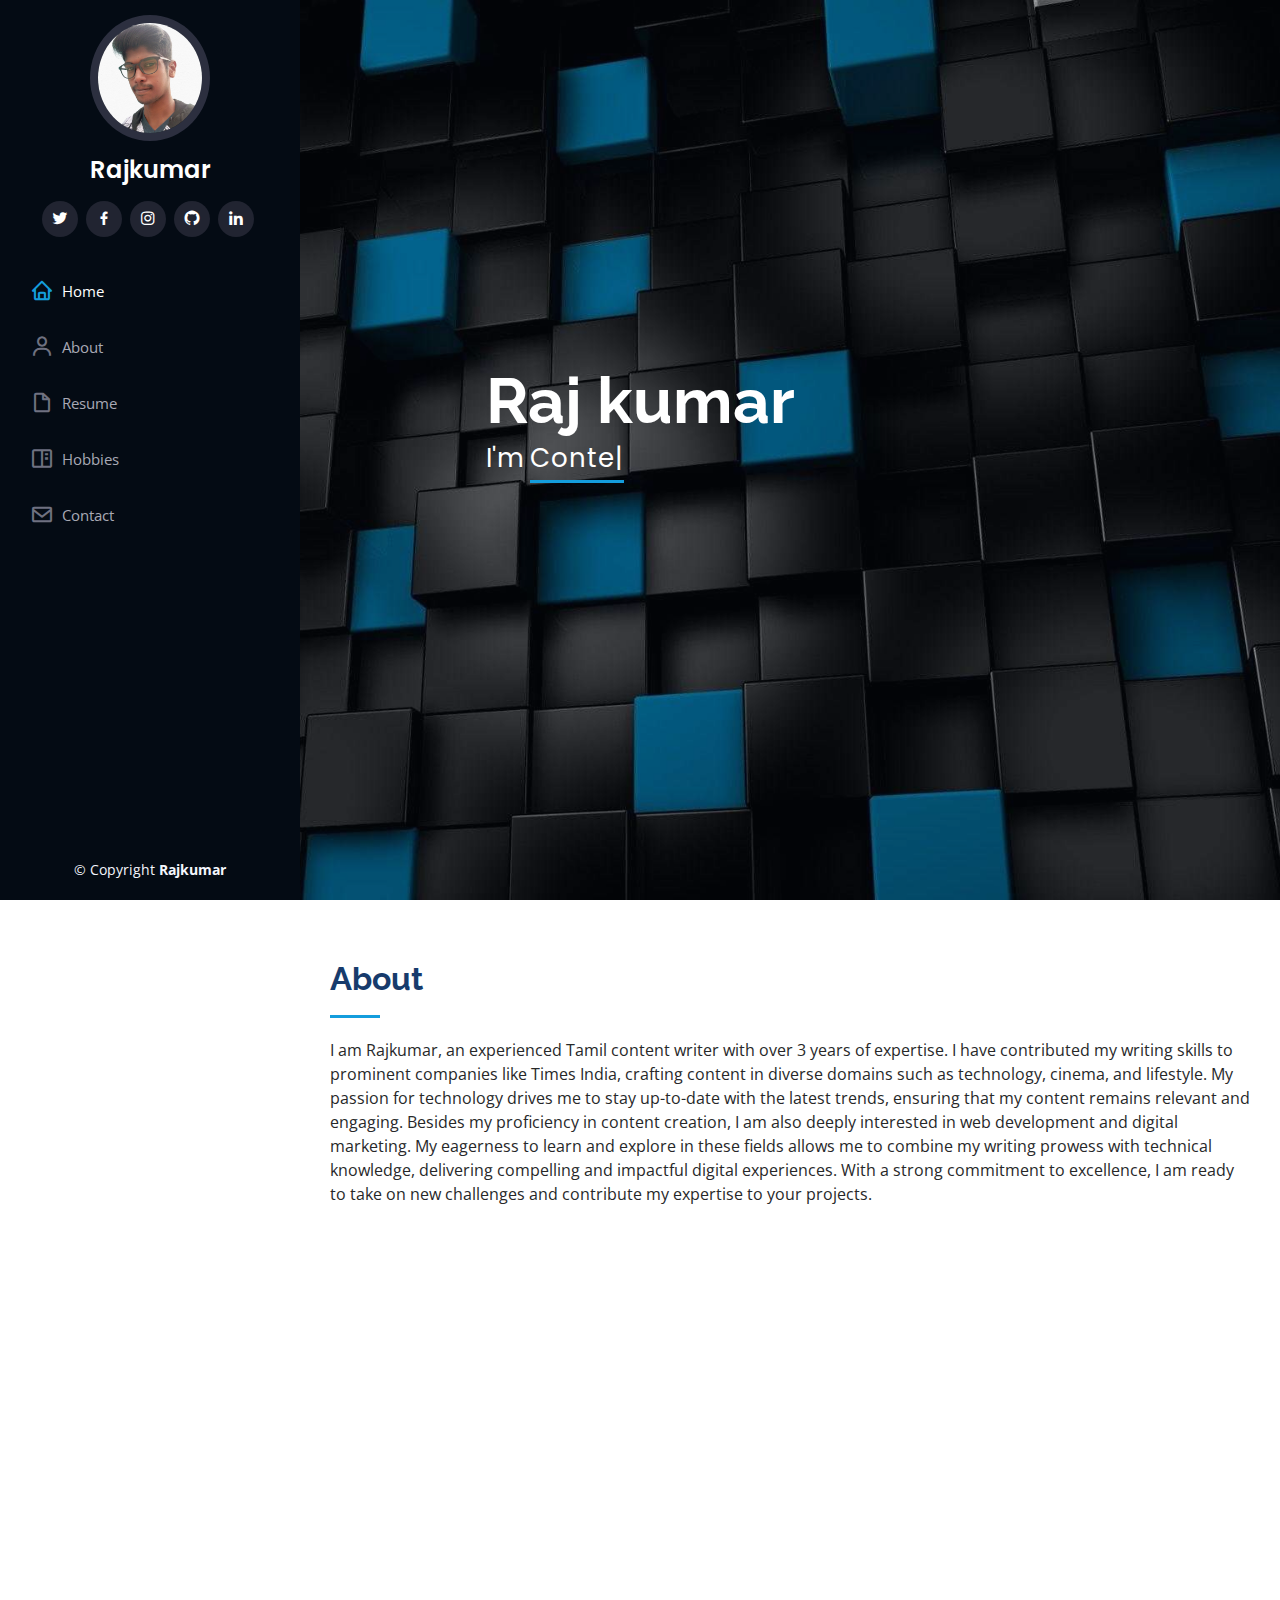
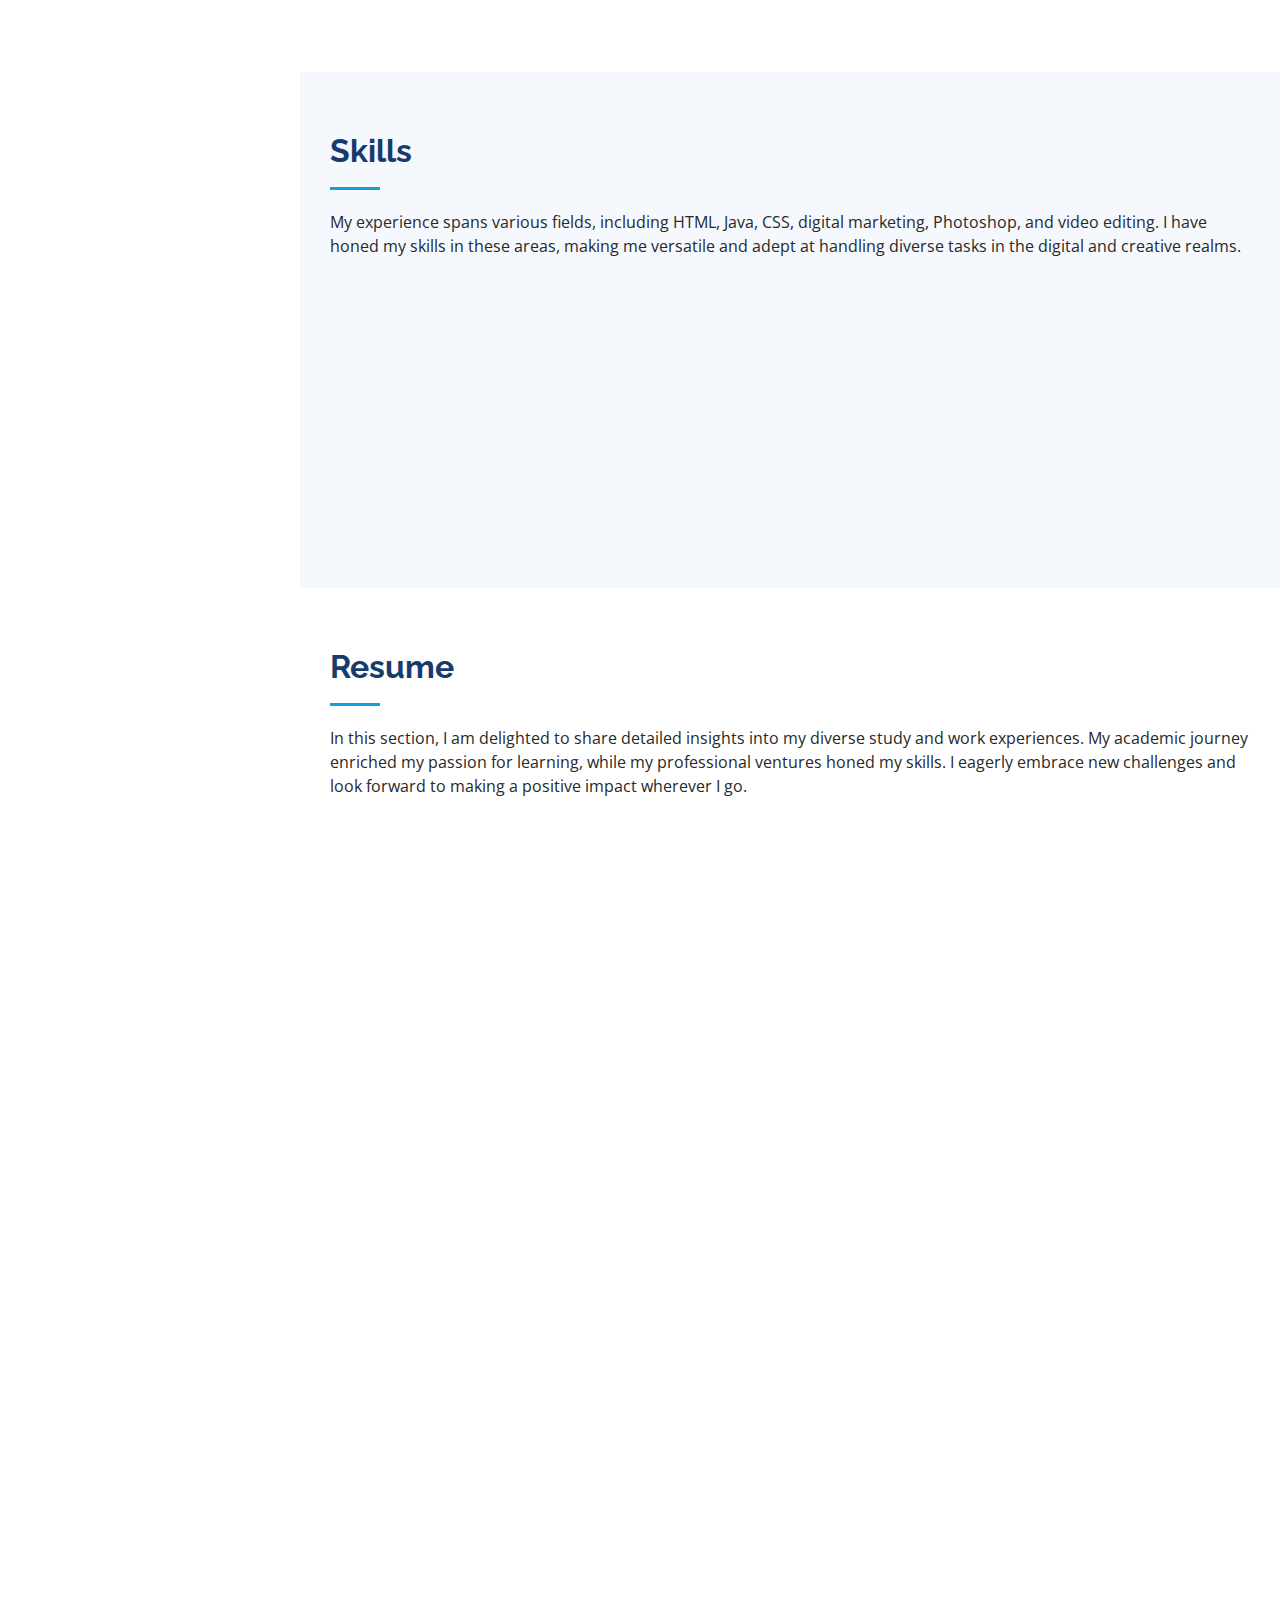
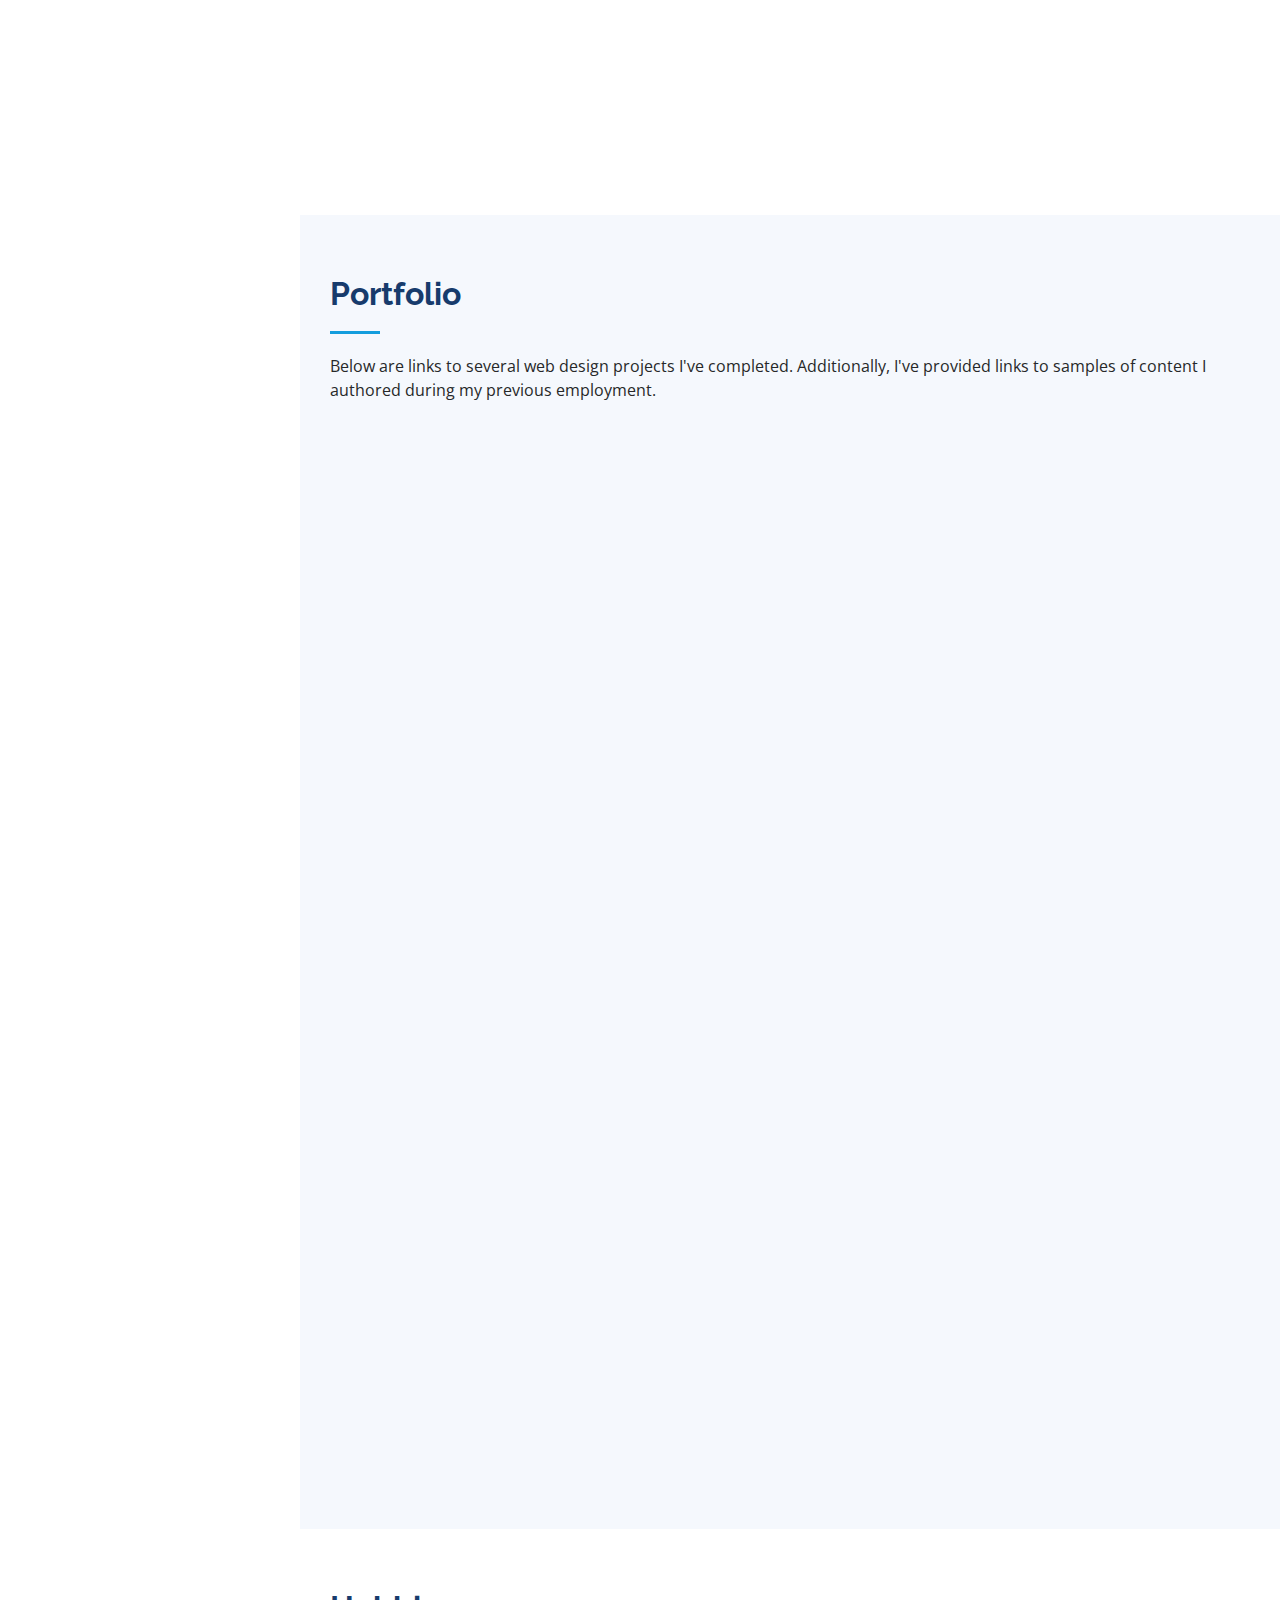
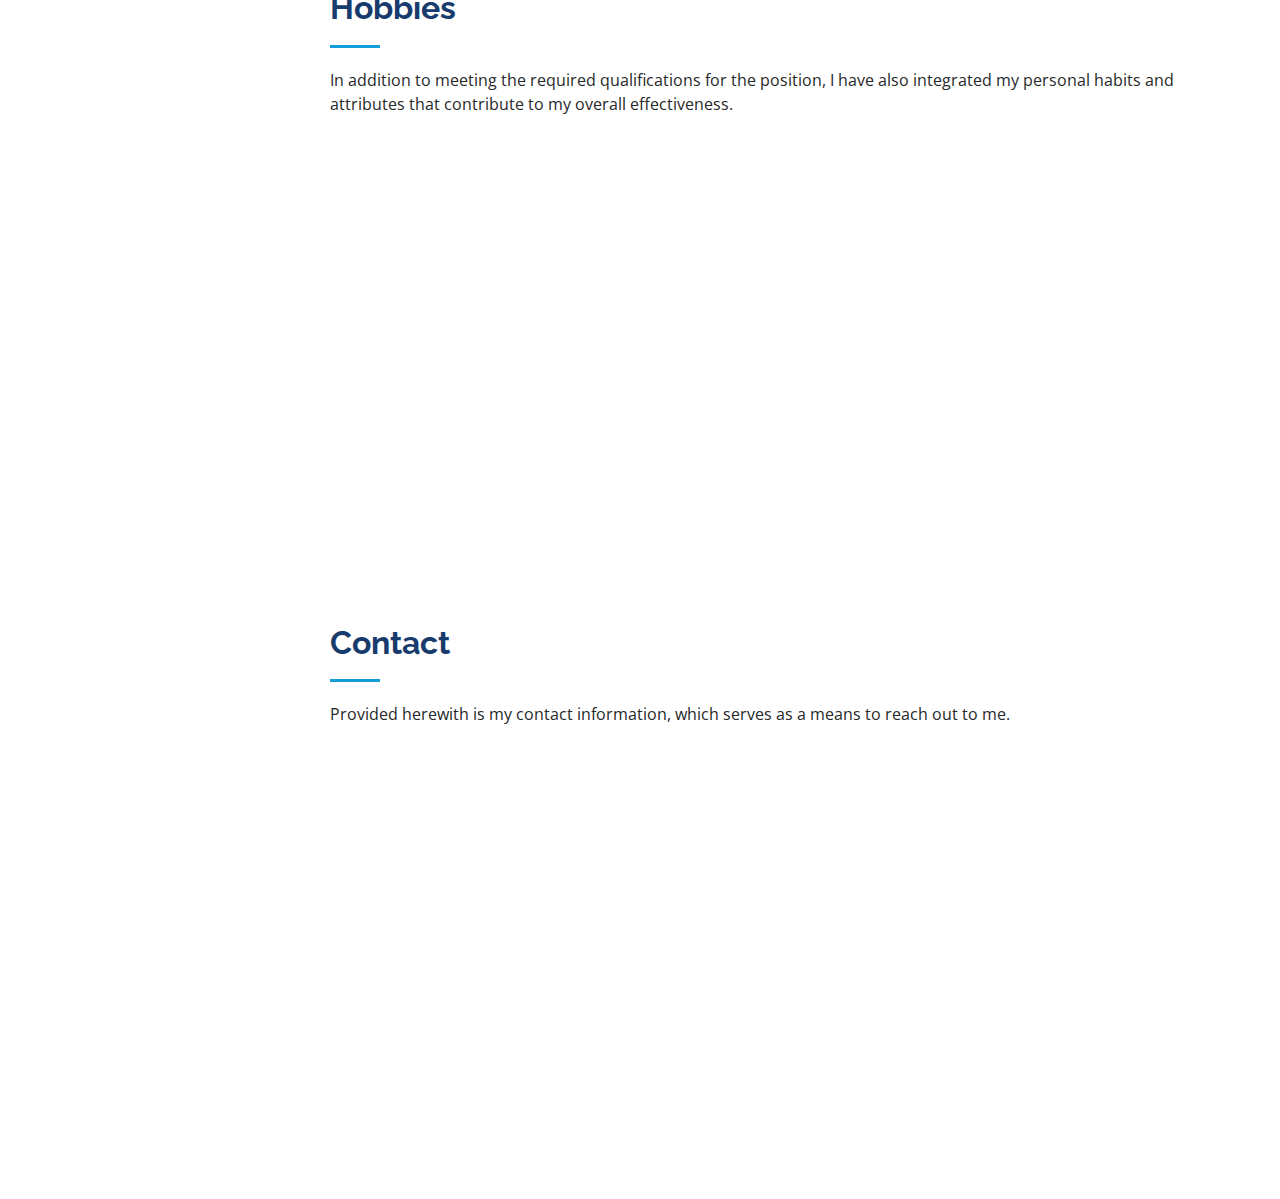
==== commit cdbfd001: "update all files" ====
--- a/index.html
+++ b/index.html
@@ -42,11 +42,11 @@
         <img src="assets/img/profile-img.jpg" alt="" class="img-fluid rounded-circle">
         <h1 class="text-light"><a href="index.html">Rajkumar</a></h1>
         <div class="social-links mt-3 text-center">
-          <a href="#" class="twitter"><i class="bx bxl-twitter"></i></a>
-          <a href="#" class="facebook"><i class="bx bxl-facebook"></i></a>
-          <a href="#" class="instagram"><i class="bx bxl-instagram"></i></a>
-          <a href="#" class="google-plus"><i class="bx bxl-skype"></i></a>
-          <a href="#" class="linkedin"><i class="bx bxl-linkedin"></i></a>
+          <a href="https://twitter.com/Tanjiro_Raj" class="twitter"><i class="bx bxl-twitter"></i></a>
+          <a href="https://www.facebook.com/rkrajkumar1996" class="facebook"><i class="bx bxl-facebook"></i></a>
+          <a href="https://instagram.com/tamilmixer1?igshid=ZGUzMzM3NWJiOQ==" class="instagram"><i class="bx bxl-instagram"></i></a>
+          <a href="https://github.com/Rkrajkumar1996" class="google-plus"><i class="bx bxl-github"></i></a>
+          <a href="https://www.linkedin.com/in/rajkumar-k-511899196/" class="linkedin"><i class="bx bxl-linkedin"></i></a>
         </div>
       </div>
 
@@ -55,8 +55,7 @@
           <li><a href="#hero" class="nav-link scrollto active"><i class="bx bx-home"></i> <span>Home</span></a></li>
           <li><a href="#about" class="nav-link scrollto"><i class="bx bx-user"></i> <span>About</span></a></li>
           <li><a href="#resume" class="nav-link scrollto"><i class="bx bx-file-blank"></i> <span>Resume</span></a></li>
-          <li><a href="#portfolio" class="nav-link scrollto"><i class="bx bx-book-content"></i> <span>Portfolio</span></a></li>
-          <li><a href="#services" class="nav-link scrollto"><i class="bx bx-server"></i> <span>Services</span></a></li>
+          <li><a href="#portfolio" class="nav-link scrollto"><i class="bx bx-book-content"></i> <span>Hobbies</span></a></li>
           <li><a href="#contact" class="nav-link scrollto"><i class="bx bx-envelope"></i> <span>Contact</span></a></li>
         </ul>
       </nav><!-- .nav-menu -->
@@ -274,7 +273,7 @@
 
         <div class="section-title">
           <h2>Portfolio</h2>
-          <p>Magnam dolores commodi suscipit. Necessitatibus eius consequatur ex aliquid fuga eum quidem. Sit sint consectetur velit. Quisquam quos quisquam cupiditate. Et nemo qui impedit suscipit alias ea. Quia fugiat sit in iste officiis commodi quidem hic quas.</p>
+          <p>Below are links to several web design projects I've completed. Additionally, I've provided links to samples of content I authored during my previous employment.</p>
         </div>
 
         <div class="row" data-aos="fade-up">
@@ -349,7 +348,7 @@
             </div>
           </div>
 
-          <div class="col-lg-4 col-md-6 portfolio-item filter-card">
+          <div class="col-lg-4 col-md-6 portfolio-item filter-web">
             <div class="portfolio-wrap">
               <img src="/weather/weatherpic.png" class="img-fluid" alt="">
               <div class="portfolio-links">
@@ -364,7 +363,7 @@
               <img src="/samayam content.jpg" class="img-fluid" alt="">
               <div class="portfolio-links">
                 <a href="/samayam content.jpg" data-gallery="portfolioGallery" class="portfolio-lightbox" title="Card 3"><i class="bx bx-plus"></i></a>
-                <a href="/content writing 2021.xlsx" title="More Details"><i class="bx bx-link"></i></a>
+                <a href="https://docs.google.com/spreadsheets/d/e/2PACX-1vQIr5Tm5QRqgu1sR4OKlIHNZoAsmrAf0F1zukDMqi3o-JQT8quMgk3M7IyiTII8lfyDq_Uku18KcMFI/pubhtml" title="More Details"><i class="bx bx-link"></i></a>
               </div>
             </div>
           </div>
@@ -389,129 +388,30 @@
       <div class="container">
 
         <div class="section-title">
-          <h2>Services</h2>
-          <p>Magnam dolores commodi suscipit. Necessitatibus eius consequatur ex aliquid fuga eum quidem. Sit sint consectetur velit. Quisquam quos quisquam cupiditate. Et nemo qui impedit suscipit alias ea. Quia fugiat sit in iste officiis commodi quidem hic quas.</p>
+          <h2> Hobbies</h2>
+          <p>In addition to meeting the required qualifications for the position, I have also integrated my personal habits and attributes that contribute to my overall effectiveness.</p>
         </div>
 
         <div class="row">
           <div class="col-lg-4 col-md-6 icon-box" data-aos="fade-up">
-            <div class="icon"><i class="bi bi-briefcase"></i></div>
-            <h4 class="title"><a href="">Lorem Ipsum</a></h4>
-            <p class="description">Voluptatum deleniti atque corrupti quos dolores et quas molestias excepturi sint occaecati cupiditate non provident</p>
+            <div class="icon"><i class="bi bi-book-fill"></i></div>
+            <h4 class="title">Book Reading</h4>
+            <p class="description">Over the span of more than a decade, I have cultivated a steadfast reading habit, having delved into and absorbed knowledge from an estimated tally of over 500+ books to date..</p>
           </div>
           <div class="col-lg-4 col-md-6 icon-box" data-aos="fade-up" data-aos-delay="100">
-            <div class="icon"><i class="bi bi-card-checklist"></i></div>
-            <h4 class="title"><a href="">Dolor Sitema</a></h4>
-            <p class="description">Minim veniam, quis nostrud exercitation ullamco laboris nisi ut aliquip ex ea commodo consequat tarad limino ata</p>
+            <div class="icon"><i class="bi bi-controller"></i></div>
+            <h4 class="title">Gamer</h4>
+            <p class="description">From my early years, I've held a profound fascination with gaming. Among my cherished selections within the realm of video games are titles like Assassin's Creed, Elden Ring, God of War, and various other influential forces in the gaming landscape.</p>
           </div>
           <div class="col-lg-4 col-md-6 icon-box" data-aos="fade-up" data-aos-delay="200">
-            <div class="icon"><i class="bi bi-bar-chart"></i></div>
-            <h4 class="title"><a href="">Sed ut perspiciatis</a></h4>
-            <p class="description">Duis aute irure dolor in reprehenderit in voluptate velit esse cillum dolore eu fugiat nulla pariatur</p>
-          </div>
-          <div class="col-lg-4 col-md-6 icon-box" data-aos="fade-up" data-aos-delay="300">
-            <div class="icon"><i class="bi bi-binoculars"></i></div>
-            <h4 class="title"><a href="">Magni Dolores</a></h4>
-            <p class="description">Excepteur sint occaecat cupidatat non proident, sunt in culpa qui officia deserunt mollit anim id est laborum</p>
-          </div>
-          <div class="col-lg-4 col-md-6 icon-box" data-aos="fade-up" data-aos-delay="400">
-            <div class="icon"><i class="bi bi-brightness-high"></i></div>
-            <h4 class="title"><a href="">Nemo Enim</a></h4>
-            <p class="description">At vero eos et accusamus et iusto odio dignissimos ducimus qui blanditiis praesentium voluptatum deleniti atque</p>
-          </div>
-          <div class="col-lg-4 col-md-6 icon-box" data-aos="fade-up" data-aos-delay="500">
-            <div class="icon"><i class="bi bi-calendar4-week"></i></div>
-            <h4 class="title"><a href="">Eiusmod Tempor</a></h4>
-            <p class="description">Et harum quidem rerum facilis est et expedita distinctio. Nam libero tempore, cum soluta nobis est eligendi</p>
+            <div class="icon"><i class="bi bi-film"></i></div>
+            <h4 class="title">Exploring Global Cinema</h4>
+            <p class="description">Ever since my college days, I've nurtured a keen interest in films of diverse languages. Immersing oneself in movies from various nations offers insights into diverse cultures and ways of life. Furthermore, I've had the privilege of attending international film festivals on three separate occasions.</p>
           </div>
         </div>
 
       </div>
     </section><!-- End Services Section -->
-
-    <!-- ======= Testimonials Section ======= -->
-    <section id="testimonials" class="testimonials section-bg">
-      <div class="container">
-
-        <div class="section-title">
-          <h2>Testimonials</h2>
-          <p>Magnam dolores commodi suscipit. Necessitatibus eius consequatur ex aliquid fuga eum quidem. Sit sint consectetur velit. Quisquam quos quisquam cupiditate. Et nemo qui impedit suscipit alias ea. Quia fugiat sit in iste officiis commodi quidem hic quas.</p>
-        </div>
-
-        <div class="testimonials-slider swiper" data-aos="fade-up" data-aos-delay="100">
-          <div class="swiper-wrapper">
-
-            <div class="swiper-slide">
-              <div class="testimonial-item" data-aos="fade-up">
-                <p>
-                  <i class="bx bxs-quote-alt-left quote-icon-left"></i>
-                  Proin iaculis purus consequat sem cure digni ssim donec porttitora entum suscipit rhoncus. Accusantium quam, ultricies eget id, aliquam eget nibh et. Maecen aliquam, risus at semper.
-                  <i class="bx bxs-quote-alt-right quote-icon-right"></i>
-                </p>
-                <img src="assets/img/testimonials/testimonials-1.jpg" class="testimonial-img" alt="">
-                <h3>Saul Goodman</h3>
-                <h4>Ceo &amp; Founder</h4>
-              </div>
-            </div><!-- End testimonial item -->
-
-            <div class="swiper-slide">
-              <div class="testimonial-item" data-aos="fade-up" data-aos-delay="100">
-                <p>
-                  <i class="bx bxs-quote-alt-left quote-icon-left"></i>
-                  Export tempor illum tamen malis malis eram quae irure esse labore quem cillum quid cillum eram malis quorum velit fore eram velit sunt aliqua noster fugiat irure amet legam anim culpa.
-                  <i class="bx bxs-quote-alt-right quote-icon-right"></i>
-                </p>
-                <img src="assets/img/testimonials/testimonials-2.jpg" class="testimonial-img" alt="">
-                <h3>Sara Wilsson</h3>
-                <h4>Designer</h4>
-              </div>
-            </div><!-- End testimonial item -->
-
-            <div class="swiper-slide">
-              <div class="testimonial-item" data-aos="fade-up" data-aos-delay="200">
-                <p>
-                  <i class="bx bxs-quote-alt-left quote-icon-left"></i>
-                  Enim nisi quem export duis labore cillum quae magna enim sint quorum nulla quem veniam duis minim tempor labore quem eram duis noster aute amet eram fore quis sint minim.
-                  <i class="bx bxs-quote-alt-right quote-icon-right"></i>
-                </p>
-                <img src="assets/img/testimonials/testimonials-3.jpg" class="testimonial-img" alt="">
-                <h3>Jena Karlis</h3>
-                <h4>Store Owner</h4>
-              </div>
-            </div><!-- End testimonial item -->
-
-            <div class="swiper-slide">
-              <div class="testimonial-item" data-aos="fade-up" data-aos-delay="300">
-                <p>
-                  <i class="bx bxs-quote-alt-left quote-icon-left"></i>
-                  Fugiat enim eram quae cillum dolore dolor amet nulla culpa multos export minim fugiat minim velit minim dolor enim duis veniam ipsum anim magna sunt elit fore quem dolore labore illum veniam.
-                  <i class="bx bxs-quote-alt-right quote-icon-right"></i>
-                </p>
-                <img src="assets/img/testimonials/testimonials-4.jpg" class="testimonial-img" alt="">
-                <h3>Matt Brandon</h3>
-                <h4>Freelancer</h4>
-              </div>
-            </div><!-- End testimonial item -->
-
-            <div class="swiper-slide">
-              <div class="testimonial-item" data-aos="fade-up" data-aos-delay="400">
-                <p>
-                  <i class="bx bxs-quote-alt-left quote-icon-left"></i>
-                  Quis quorum aliqua sint quem legam fore sunt eram irure aliqua veniam tempor noster veniam enim culpa labore duis sunt culpa nulla illum cillum fugiat legam esse veniam culpa fore nisi cillum quid.
-                  <i class="bx bxs-quote-alt-right quote-icon-right"></i>
-                </p>
-                <img src="assets/img/testimonials/testimonials-5.jpg" class="testimonial-img" alt="">
-                <h3>John Larson</h3>
-                <h4>Entrepreneur</h4>
-              </div>
-            </div><!-- End testimonial item -->
-
-          </div>
-          <div class="swiper-pagination"></div>
-        </div>
-
-      </div>
-    </section><!-- End Testimonials Section -->
 
     <!-- ======= Contact Section ======= -->
     <section id="contact" class="contact">
@@ -519,7 +419,7 @@
 
         <div class="section-title">
           <h2>Contact</h2>
-          <p>Magnam dolores commodi suscipit. Necessitatibus eius consequatur ex aliquid fuga eum quidem. Sit sint consectetur velit. Quisquam quos quisquam cupiditate. Et nemo qui impedit suscipit alias ea. Quia fugiat sit in iste officiis commodi quidem hic quas.</p>
+          <p>Provided herewith is my contact information, which serves as a means to reach out to me.</p>
         </div>
 
         <div class="row" data-aos="fade-in">
@@ -529,54 +429,24 @@
               <div class="address">
                 <i class="bi bi-geo-alt"></i>
                 <h4>Location:</h4>
-                <p>A108 Adam Street, New York, NY 535022</p>
+                <p>Matha kovil st, Mannargudi</p>
               </div>
 
               <div class="email">
                 <i class="bi bi-envelope"></i>
                 <h4>Email:</h4>
-                <p>info@example.com</p>
+                <p>Vkrajkumar1996@gmail.com</p>
               </div>
 
               <div class="phone">
                 <i class="bi bi-phone"></i>
                 <h4>Call:</h4>
-                <p>+1 5589 55488 55s</p>
-              </div>
-
-              <iframe src="https://www.google.com/maps/embed?pb=!1m14!1m8!1m3!1d12097.433213460943!2d-74.0062269!3d40.7101282!3m2!1i1024!2i768!4f13.1!3m3!1m2!1s0x0%3A0xb89d1fe6bc499443!2sDowntown+Conference+Center!5e0!3m2!1smk!2sbg!4v1539943755621" frameborder="0" style="border:0; width: 100%; height: 290px;" allowfullscreen></iframe>
-            </div>
-
-          </div>
-
-          <div class="col-lg-7 mt-5 mt-lg-0 d-flex align-items-stretch">
-            <form action="forms/contact.php" method="post" role="form" class="php-email-form">
-              <div class="row">
-                <div class="form-group col-md-6">
-                  <label for="name">Your Name</label>
-                  <input type="text" name="name" class="form-control" id="name" required>
-                </div>
-                <div class="form-group col-md-6">
-                  <label for="name">Your Email</label>
-                  <input type="email" class="form-control" name="email" id="email" required>
-                </div>
-              </div>
-              <div class="form-group">
-                <label for="name">Subject</label>
-                <input type="text" class="form-control" name="subject" id="subject" required>
-              </div>
-              <div class="form-group">
-                <label for="name">Message</label>
-                <textarea class="form-control" name="message" rows="10" required></textarea>
-              </div>
-              <div class="my-3">
-                <div class="loading">Loading</div>
-                <div class="error-message"></div>
-                <div class="sent-message">Your message has been sent. Thank you!</div>
-              </div>
-              <div class="text-center"><button type="submit">Send Message</button></div>
-            </form>
-          </div>
+                <p>+91 7200266088</p>
+              </div>
+            </div>
+          </div>
+
+          
 
         </div>
 
@@ -589,14 +459,13 @@
   <footer id="footer">
     <div class="container">
       <div class="copyright">
-        &copy; Copyright <strong><span>iPortfolio</span></strong>
+        &copy; Copyright <strong><span>Rajkumar</span></strong>
       </div>
       <div class="credits">
         <!-- All the links in the footer should remain intact. -->
         <!-- You can delete the links only if you purchased the pro version. -->
         <!-- Licensing information: https://bootstrapmade.com/license/ -->
         <!-- Purchase the pro version with working PHP/AJAX contact form: https://bootstrapmade.com/iportfolio-bootstrap-portfolio-websites-template/ -->
-        Designed by <a href="https://bootstrapmade.com/">BootstrapMade</a>
       </div>
     </div>
   </footer><!-- End  Footer -->
